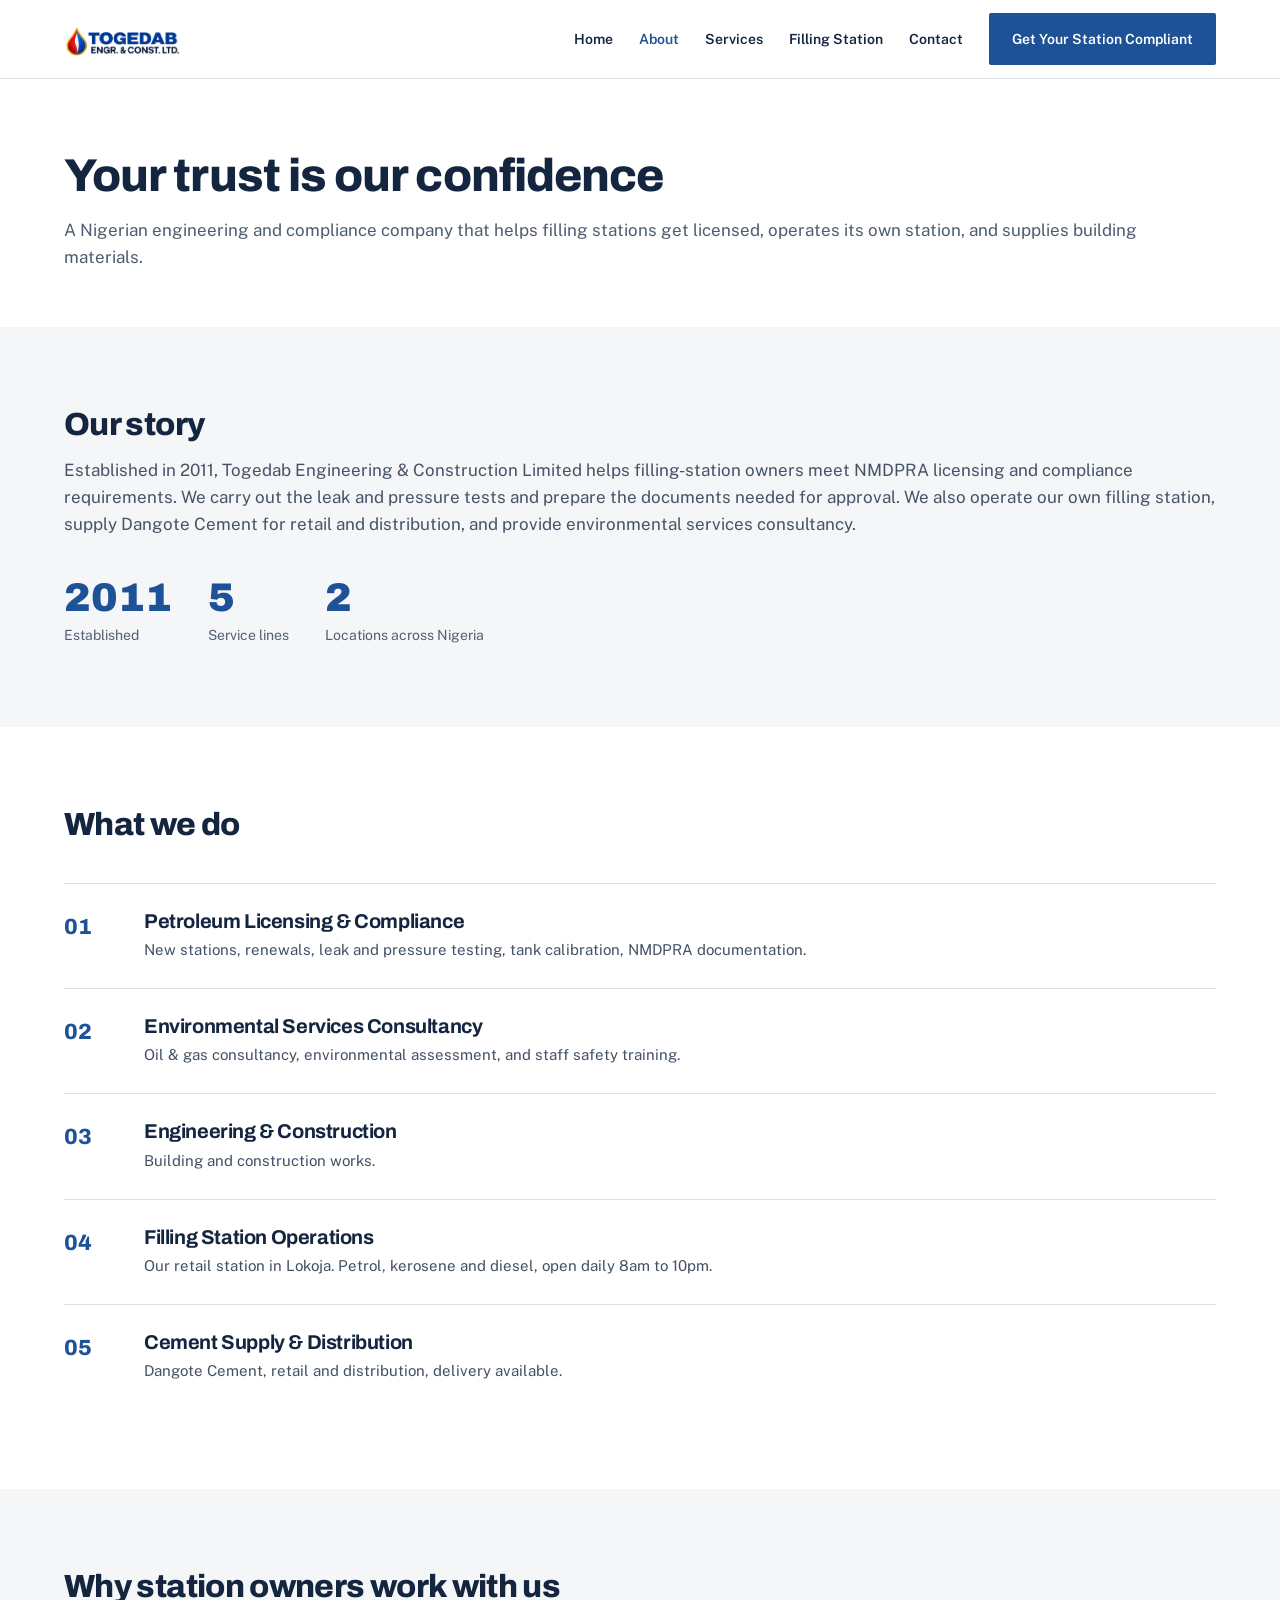
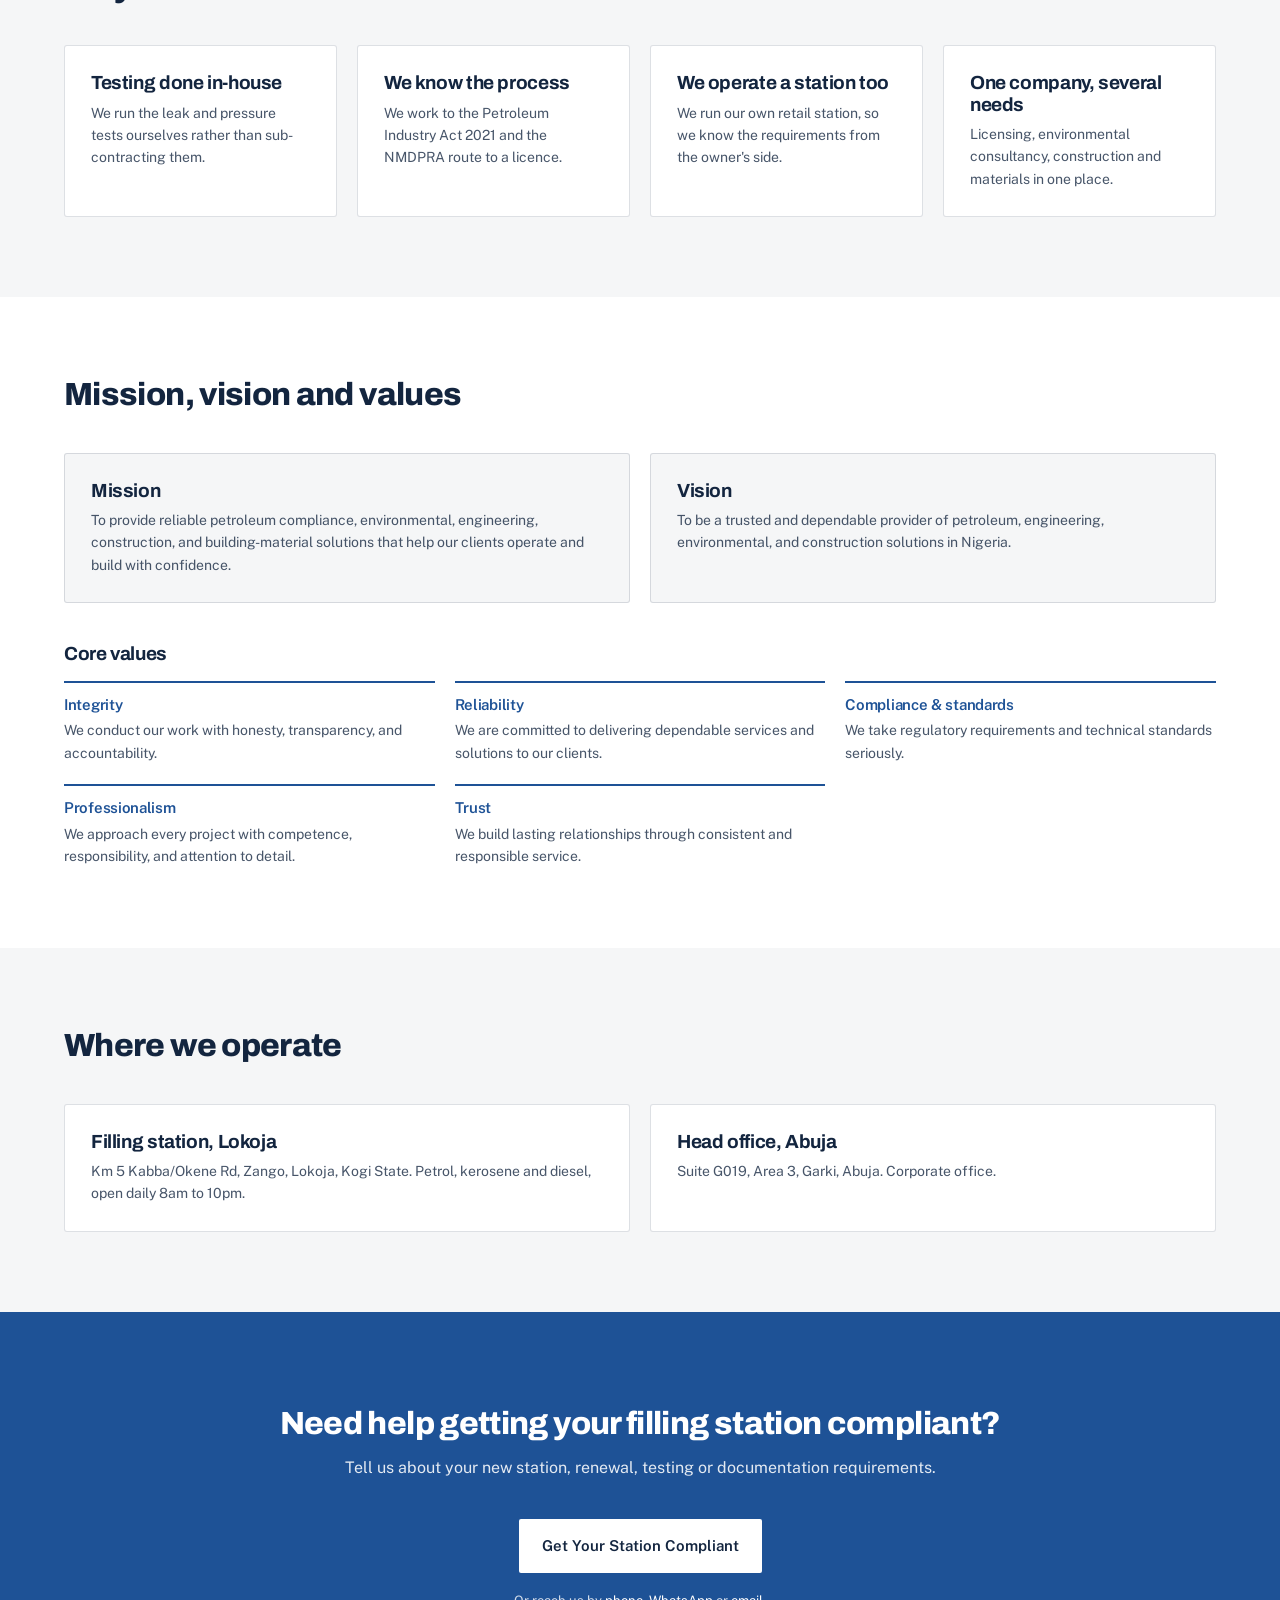
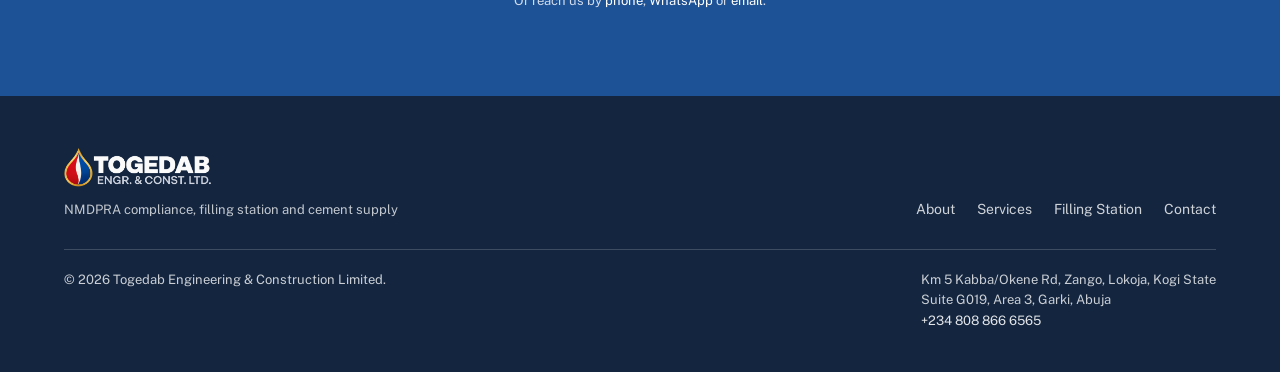
==== about.html @ 9b29d30e "Initial commit" ====
<!DOCTYPE html>
<html lang="en">
<head>
<meta charset="utf-8">
<meta name="viewport" content="width=device-width, initial-scale=1">
<title>About | Togedab Engineering &amp; Construction Limited</title>
<meta name="description" content="Established in 2011, Togedab Engineering &amp; Construction Limited helps filling-station owners meet NMDPRA licensing and compliance requirements, runs its own station in Lokoja, and supplies Dangote Cement.">
<link rel="icon" href="images/favicon.png">
<link rel="preconnect" href="https://fonts.googleapis.com">
<link rel="preconnect" href="https://fonts.gstatic.com" crossorigin>
<link href="https://fonts.googleapis.com/css2?family=Archivo:wght@700;800;900&family=Public+Sans:wght@400;600;700&display=swap" rel="stylesheet">
<link rel="stylesheet" href="style.css">
</head>
<body>
<a class="skip-link" href="#main">Skip to content</a>

<header class="site-header">
  <div class="wrap">
    <a class="brand" href="index.html" aria-label="Togedab home"><img src="images/logo.png" alt="Togedab Engineering &amp; Construction Company Ltd"></a>
    <button class="nav-toggle" type="button" aria-expanded="false" aria-controls="primary-nav" aria-label="Menu">
      <svg width="24" height="24" viewBox="0 0 24 24" fill="none" stroke="currentColor" stroke-width="1.8"><path d="M3 6h18M3 12h18M3 18h18"/></svg>
    </button>
    <nav class="nav" id="primary-nav">
      <a href="index.html">Home</a>
      <a href="about.html" aria-current="page">About</a>
      <a href="services.html">Services</a>
      <a href="filling-station.html">Filling Station</a>
      <a href="contact.html">Contact</a>
      <a class="btn btn--primary" href="contact.html">Get Your Station Compliant</a>
    </nav>
  </div>
</header>

<main id="main">

  <section class="page-head">
    <div class="wrap">
      <h1>Your trust is our confidence</h1>
      <p>A Nigerian engineering and compliance company that helps filling stations get licensed, operates its own station, and supplies building materials.</p>
    </div>
  </section>

  <section class="section section--paper">
    <div class="wrap">
      <div class="section-head">
        <h2>Our story</h2>
        <p>Established in 2011, Togedab Engineering &amp; Construction Limited helps filling-station owners meet NMDPRA licensing and compliance requirements. We carry out the leak and pressure tests and prepare the documents needed for approval. We also operate our own filling station, supply Dangote Cement for retail and distribution, and provide environmental services consultancy.</p>
      </div>
      <div class="stats">
        <div class="stat"><div class="n">2011</div><div class="l">Established</div></div>
        <div class="stat"><div class="n">5</div><div class="l">Service lines</div></div>
        <div class="stat"><div class="n">2</div><div class="l">Locations across Nigeria</div></div>
      </div>
    </div>
  </section>

  <section class="section section--white">
    <div class="wrap">
      <div class="section-head">
        <h2>What we do</h2>
      </div>
      <div class="svc-row"><div class="n">01</div><div><h3>Petroleum Licensing &amp; Compliance</h3><p>New stations, renewals, leak and pressure testing, tank calibration, NMDPRA documentation.</p></div></div>
      <div class="svc-row"><div class="n">02</div><div><h3>Environmental Services Consultancy</h3><p>Oil &amp; gas consultancy, environmental assessment, and staff safety training.</p></div></div>
      <div class="svc-row"><div class="n">03</div><div><h3>Engineering &amp; Construction</h3><p>Building and construction works.</p></div></div>
      <div class="svc-row"><div class="n">04</div><div><h3>Filling Station Operations</h3><p>Our retail station in Lokoja. Petrol, kerosene and diesel, open daily 8am to 10pm.</p></div></div>
      <div class="svc-row"><div class="n">05</div><div><h3>Cement Supply &amp; Distribution</h3><p>Dangote Cement, retail and distribution, delivery available.</p></div></div>
    </div>
  </section>

  <section class="section section--paper">
    <div class="wrap">
      <div class="section-head">
        <h2>Why station owners work with us</h2>
      </div>
      <div class="grid grid--4">
        <article class="card"><h3>Testing done in-house</h3><p>We run the leak and pressure tests ourselves rather than sub-contracting them.</p></article>
        <article class="card"><h3>We know the process</h3><p>We work to the Petroleum Industry Act 2021 and the NMDPRA route to a licence.</p></article>
        <article class="card"><h3>We operate a station too</h3><p>We run our own retail station, so we know the requirements from the owner's side.</p></article>
        <article class="card"><h3>One company, several needs</h3><p>Licensing, environmental consultancy, construction and materials in one place.</p></article>
      </div>
    </div>
  </section>

  <section class="section section--white">
    <div class="wrap">
      <div class="section-head">
        <h2>Mission, vision and values</h2>
      </div>
      <div class="grid grid--2">
        <article class="card">
          <h3>Mission</h3>
          <p>To provide reliable petroleum compliance, environmental, engineering, construction, and building-material solutions that help our clients operate and build with confidence.</p>
        </article>
        <article class="card">
          <h3>Vision</h3>
          <p>To be a trusted and dependable provider of petroleum, engineering, environmental, and construction solutions in Nigeria.</p>
        </article>
      </div>

      <h3 class="values-title">Core values</h3>
      <div class="values">
        <div class="value"><h4>Integrity</h4><p>We conduct our work with honesty, transparency, and accountability.</p></div>
        <div class="value"><h4>Reliability</h4><p>We are committed to delivering dependable services and solutions to our clients.</p></div>
        <div class="value"><h4>Compliance &amp; standards</h4><p>We take regulatory requirements and technical standards seriously.</p></div>
        <div class="value"><h4>Professionalism</h4><p>We approach every project with competence, responsibility, and attention to detail.</p></div>
        <div class="value"><h4>Trust</h4><p>We build lasting relationships through consistent and responsible service.</p></div>
      </div>
    </div>
  </section>

  <section class="section section--paper">
    <div class="wrap">
      <div class="section-head">
        <h2>Where we operate</h2>
      </div>
      <div class="grid grid--2">
        <article class="card">
          <h3>Filling station, Lokoja</h3>
          <p>Km 5 Kabba/Okene Rd, Zango, Lokoja, Kogi State. Petrol, kerosene and diesel, open daily 8am to 10pm.</p>
        </article>
        <article class="card">
          <h3>Head office, Abuja</h3>
          <p>Suite G019, Area 3, Garki, Abuja. Corporate office.</p>
        </article>
      </div>
    </div>
  </section>

  <section class="cta-band">
    <div class="wrap">
      <h2>Need help getting your filling station compliant?</h2>
      <p>Tell us about your new station, renewal, testing or documentation requirements.</p>
      <p><a class="btn btn--onDark" href="contact.html">Get Your Station Compliant</a></p>
      <p class="channels">
        Or reach us by <a href="tel:+2348088666565">phone</a>,
        <a href="https://wa.me/2347034444424">WhatsApp</a> or
        <a href="mailto:togedabtea@gmail.com">email</a>.
      </p>
    </div>
  </section>

</main>

<footer class="site-footer">
  <div class="wrap">
    <div class="top">
      <div>
        <img class="logo" src="images/logo-light.png" alt="Togedab Engineering &amp; Construction Company Ltd">
        <p class="tagline">NMDPRA compliance, filling station and cement supply</p>
      </div>
      <nav aria-label="Footer">
        <a href="about.html">About</a>
        <a href="services.html">Services</a>
        <a href="filling-station.html">Filling Station</a>
        <a href="contact.html">Contact</a>
      </nav>
    </div>
    <hr>
    <div class="bottom">
      <p>&copy; <span data-year>2026</span> Togedab Engineering &amp; Construction Limited.</p>
      <p>Km 5 Kabba/Okene Rd, Zango, Lokoja, Kogi State<br>Suite G019, Area 3, Garki, Abuja<br><a href="tel:+2348088666565">+234 808 866 6565</a></p>
    </div>
  </div>
</footer>

<div class="action-bar">
  <a class="icon-btn" href="tel:+2348088666565" aria-label="Call Togedab"><svg width="22" height="22" viewBox="0 0 24 24" fill="none" stroke="currentColor" stroke-width="1.7"><path d="M22 16.9v3a2 2 0 01-2.2 2 19.8 19.8 0 01-8.6-3.1 19.5 19.5 0 01-6-6 19.8 19.8 0 01-3.1-8.7A2 2 0 014.1 2h3a2 2 0 012 1.7c.1.9.3 1.8.6 2.6a2 2 0 01-.5 2.1L8 9.6a16 16 0 006 6l1.2-1.2a2 2 0 012.1-.5c.8.3 1.7.5 2.6.6a2 2 0 011.7 2z"/></svg></a>
  <a class="icon-btn" href="https://wa.me/2347034444424" aria-label="Message Togedab on WhatsApp"><svg width="22" height="22" viewBox="0 0 24 24" fill="none" stroke="#1FA855" stroke-width="1.7"><path d="M21 11.5a8.5 8.5 0 01-12.5 7.5L3 21l2-5.5A8.5 8.5 0 1121 11.5z"/></svg></a>
  <a class="btn btn--primary" href="contact.html">Get Your Station Compliant</a>
</div>

<script src="main.js"></script>
</body>
</html>
---- style.css ----
/* Togedab Engineering & Construction Limited */

:root {
  /* Colour */
  --ink:        #13253F;   /* deep navy: body text, dark sections */
  --primary:    #1E5296;   /* logo blue: buttons, links, accents */
  --primary-2:  #2E68B4;   /* hover / lighter royal */
  --white:      #FFFFFF;
  --paper:      #F5F6F7;   /* light grey section background */
  --flame:      #C43B2C;   /* logo red: logo only, never UI */
  --line:       rgba(19, 37, 63, 0.14);
  --line-dark:  rgba(255, 255, 255, 0.18);

  /* Type */
  --display: "Archivo", "Segoe UI", system-ui, sans-serif;
  --body:    "Public Sans", "Segoe UI", system-ui, sans-serif;

  /* Space */
  --gutter: 64px;
  --section-y: 80px;
  --radius: 3px;
  --maxw: 1312px;
}

/* ---------- Reset ---------- */
*, *::before, *::after { box-sizing: border-box; }
html { -webkit-text-size-adjust: 100%; scroll-behavior: smooth; }
body {
  margin: 0;
  font-family: var(--body);
  font-size: 16px;
  line-height: 1.6;
  color: var(--ink);
  background: var(--white);
  -webkit-font-smoothing: antialiased;
}
img { max-width: 100%; display: block; }
a { color: var(--primary); text-decoration: none; }
a:hover { text-decoration: underline; }
h1, h2, h3, h4 { font-family: var(--display); margin: 0; line-height: 1.12; letter-spacing: -0.02em; }
p { margin: 0; }
ul { margin: 0; padding: 0; list-style: none; }

/* Accessible focus: visible on both light and dark backgrounds */
:focus-visible {
  outline: 3px solid var(--primary-2);
  outline-offset: 2px;
  border-radius: 2px;
}
.section--dark :focus-visible,
.site-footer :focus-visible { outline-color: #9CC3F0; }

.skip-link {
  position: absolute; left: -9999px; top: 0;
  background: var(--primary); color: #fff; padding: 12px 18px; z-index: 200;
}
.skip-link:focus { left: 8px; top: 8px; }

/* ---------- Layout ---------- */
.wrap { max-width: var(--maxw); margin: 0 auto; padding: 0 var(--gutter); }
.section { padding: var(--section-y) 0; }
.section--paper { background: var(--paper); }
.section--white { background: var(--white); }
.section--dark { background: var(--ink); color: var(--white); }
.section--primary { background: var(--primary); color: var(--white); }

.section-head { margin-bottom: 40px; }
.eyebrow {
  font-family: var(--body);
  font-size: 13px;
  font-weight: 600;
  color: var(--primary);
  margin-bottom: 10px;
}
.section--dark .eyebrow, .section--primary .eyebrow { color: rgba(255,255,255,.8); }
.section-head h2 { font-size: clamp(26px, 3.2vw, 32px); font-weight: 800; }
.section-head p { margin-top: 14px; color: rgba(19,37,63,.78); font-size: 17px; }
.section--dark .section-head p, .section--primary .section-head p { color: rgba(255,255,255,.85); }

/* ---------- Header ---------- */
.site-header {
  position: sticky; top: 0; z-index: 100;
  background: var(--white);
  border-bottom: 1px solid var(--line);
}
.site-header .wrap {
  display: flex; align-items: center; justify-content: space-between;
  min-height: 78px; gap: 24px;
}
.brand { display: inline-flex; align-items: center; }
.brand img { height: 34px; width: auto; }
.nav { display: flex; align-items: center; gap: 26px; }
.nav a { color: var(--ink); font-size: 14px; font-weight: 600; text-decoration: none; }
.nav a:hover { color: var(--primary); text-decoration: none; }
.nav a[aria-current="page"] { color: var(--primary); }
.nav a.btn--primary, .nav a.btn--primary:hover { color: #fff; }

.nav-toggle {
  display: none; background: none; border: 0; padding: 8px; cursor: pointer;
  color: var(--ink);
}

/* ---------- Buttons ---------- */
.btn {
  display: inline-flex; align-items: center; justify-content: center;
  padding: 14px 22px; border-radius: 2px;
  font-family: var(--body); font-size: 15px; font-weight: 600;
  border: 1px solid transparent; cursor: pointer; text-decoration: none;
  transition: background-color .18s ease, color .18s ease, border-color .18s ease;
}
.btn:hover { text-decoration: none; }
.btn--primary { background: var(--primary); color: #fff; }
.btn--primary:hover { background: var(--primary-2); }
.btn--ghost { background: transparent; color: var(--ink); border-color: var(--ink); }
.btn--ghost:hover { background: var(--ink); color: #fff; }
.btn--onDark { background: #fff; color: var(--ink); }
.btn--onDark:hover { background: var(--paper); }
.btn--block { width: 100%; }

/* ---------- Hero ---------- */
.hero { background: var(--white); padding: 72px 0; }
.hero .wrap { display: grid; grid-template-columns: 1fr 1fr; gap: 56px; align-items: center; }
.hero h1 { font-size: clamp(34px, 5vw, 56px); font-weight: 800; letter-spacing: -0.03em; }
.hero h1 .accent { color: var(--primary); }
.hero p.lede { margin-top: 20px; color: rgba(19,37,63,.75); font-size: 17px; }
.hero-actions { display: flex; flex-wrap: wrap; gap: 12px; margin-top: 26px; }
.hero-meta { margin-top: 22px; font-size: 13px; color: rgba(19,37,63,.62); }
.hero-photo { border-radius: 4px; overflow: hidden; }
.hero-photo img { width: 100%; height: 500px; object-fit: cover; }

/* ---------- Capability strip ---------- */
.capabilities { background: var(--paper); border-block: 1px solid var(--line); }
.capabilities .wrap {
  display: flex; flex-wrap: wrap; align-items: center; justify-content: space-between;
  gap: 16px 28px; padding-block: 22px;
}
.capabilities .label { font-size: 13px; font-weight: 600; color: var(--primary); }
.capabilities ul { display: flex; flex-wrap: wrap; gap: 14px 26px; }
.capabilities li { font-size: 13px; color: rgba(19,37,63,.72); }

/* ---------- Card grids ---------- */
.grid { display: grid; gap: 20px; }
.grid--4 { grid-template-columns: repeat(4, 1fr); }
.grid--3 { grid-template-columns: repeat(3, 1fr); }
.grid--2 { grid-template-columns: repeat(2, 1fr); }

.card {
  background: var(--paper);
  border: 1px solid var(--line);
  border-radius: var(--radius);
  padding: 26px;
}
.section--paper .card { background: var(--white); }
.card .icon { color: var(--primary); margin-bottom: 14px; }
.card h3 { font-size: 19px; font-weight: 700; margin-bottom: 8px; }
.card p { font-size: 14px; color: rgba(19,37,63,.78); }

/* ---------- Process ---------- */
.process { display: grid; grid-template-columns: 1fr auto 1fr auto 1fr; align-items: stretch; gap: 0; }
.step {
  background: var(--white); border: 1px solid var(--line); border-radius: var(--radius);
  padding: 28px; display: flex; flex-direction: column;
}
.step .num { font-family: var(--display); font-size: 40px; font-weight: 900; color: var(--primary); line-height: 1; }
.step h3 { font-size: 21px; font-weight: 700; margin: 14px 0 10px; }
.step p { font-size: 14px; color: rgba(19,37,63,.8); }
.step .tags { display: flex; flex-wrap: wrap; gap: 8px; margin-top: auto; padding-top: 18px; border-top: 1px solid var(--line); }
.step .tags span {
  font-size: 12px; padding: 6px 10px; border: 1px solid var(--line);
  border-radius: 3px; color: rgba(19,37,63,.8);
}
.arrow { display: flex; align-items: center; justify-content: center; width: 56px; color: var(--primary); }

/* ---------- Split sections ---------- */
.split {
  display: grid; grid-template-columns: 1fr 1fr; align-items: center;
  padding: 88px max(var(--gutter), calc((100% - var(--maxw)) / 2 + var(--gutter))) 64px;
  border-top: 1px solid var(--line);
}
.split + .split { background: var(--paper); }
.split__media { height: 260px; border-radius: var(--radius); overflow: hidden; background: var(--paper); }
.split__media img { width: 100%; height: 100%; object-fit: cover; }
.split__copy { padding: 0 0 0 48px; display: flex; flex-direction: column; justify-content: center; gap: 14px; }
.split__copy:first-child { padding: 0 48px 0 0; }
.split__copy h2 { font-size: clamp(22px, 2.6vw, 26px); font-weight: 700; }
.split__copy p { color: rgba(19,37,63,.82); }
.split__copy .meta { font-size: 14px; color: rgba(19,37,63,.7); }
.split__copy .btn { align-self: flex-start; }

/* ---------- Why / points ---------- */
.points { display: grid; grid-template-columns: repeat(4, 1fr); gap: 28px; }
.point .rule { width: 30px; height: 3px; background: var(--primary); border-radius: 2px; margin-bottom: 12px; }
.point h3 { font-size: 17px; font-weight: 700; margin-bottom: 8px; }
.point p { font-size: 14px; color: rgba(19,37,63,.78); }

/* ---------- Gallery ---------- */
.gallery { display: grid; grid-template-columns: repeat(3, 1fr); gap: 20px; }
.shot img { width: 100%; height: 260px; object-fit: cover; border-radius: var(--radius); }
.shot figcaption { margin-top: 8px; font-size: 14px; color: rgba(19,37,63,.75); }
.shot { margin: 0; }

/* ---------- CTA band ---------- */
.cta-band { background: var(--primary); color: #fff; text-align: center; padding: 84px 0; }
.cta-band h2 { font-size: clamp(24px, 3vw, 32px); font-weight: 800; margin: 10px auto 0; }
.cta-band p { margin: 14px auto 0; color: rgba(255,255,255,.88); }
.cta-band .btn { margin-top: 24px; }
.cta-band .channels { margin-top: 18px; font-size: 13px; color: rgba(255,255,255,.8); }
.cta-band .channels a { color: #fff; }

/* ---------- Footer ---------- */
.site-footer { background: var(--ink); color: #fff; padding: 52px 0 40px; }
.site-footer .top { display: flex; justify-content: space-between; align-items: flex-end; gap: 24px; flex-wrap: wrap; }
.site-footer img.logo { height: 44px; width: auto; }
.site-footer .tagline { margin-top: 8px; font-size: 13px; color: rgba(255,255,255,.75); }
.site-footer nav { display: flex; gap: 22px; flex-wrap: wrap; }
.site-footer nav a { color: rgba(255,255,255,.8); font-size: 14px; }
.site-footer nav a:hover { color: #fff; }
.site-footer hr { border: 0; border-top: 1px solid var(--line-dark); margin: 28px 0 20px; }
.site-footer .bottom { display: flex; justify-content: space-between; gap: 18px; flex-wrap: wrap; font-size: 13px; color: rgba(255,255,255,.78); }
.site-footer .bottom a { color: rgba(255,255,255,.88); }

/* ---------- Contact ---------- */
.contact-grid { display: grid; grid-template-columns: 1.4fr 1fr; gap: 40px; align-items: start; }
.form-card { background: var(--white); border: 1px solid var(--line); border-radius: var(--radius); padding: 40px; }
.form-card h2 { font-size: 22px; font-weight: 700; margin-bottom: 8px; }
.field { display: flex; flex-direction: column; gap: 6px; margin-top: 18px; }
.field label { font-size: 14px; font-weight: 600; }
.field input, .field select, .field textarea {
  font-family: var(--body); font-size: 16px; color: var(--ink);
  padding: 13px 14px; border: 1px solid var(--line); border-radius: 2px;
  background: var(--paper); width: 100%;
}
.field textarea { min-height: 130px; resize: vertical; }
.field input::placeholder, .field textarea::placeholder { color: rgba(19,37,63,.55); }
.field-row { display: grid; grid-template-columns: 1fr 1fr; gap: 16px; }
.form-note { margin-top: 14px; font-size: 13px; color: rgba(19,37,63,.7); }
.form-status { margin-top: 14px; font-size: 14px; padding: 12px 14px; border-radius: 2px; display: none; }
.form-status.is-ok { display: block; background: #E8F1E9; color: #1F5130; border: 1px solid #A9CBB2; }
.form-status.is-err { display: block; background: #FBEAE8; color: #8A2318; border: 1px solid #E2AFA8; }

.channels-list { display: grid; gap: 12px; }
.channel {
  display: flex; gap: 14px; align-items: center;
  background: var(--white); border: 1px solid var(--line); border-radius: 2px;
  padding: 16px 18px; text-decoration: none; color: inherit;
}
.channel:hover { border-color: var(--primary); text-decoration: none; }
.channel .ico { color: var(--primary); flex: none; }
.channel .k { font-size: 13px; font-weight: 600; color: var(--primary); }
.channel .v { font-size: 16px; }
.map-embed { margin-top: 16px; border: 1px solid var(--line); border-radius: var(--radius); overflow: hidden; }
.map-embed iframe { display: block; width: 100%; height: 260px; border: 0; }

/* ---------- Page header ---------- */
.page-head { background: var(--white); padding: 72px 0 56px; }
.page-head h1 { font-size: clamp(30px, 4.4vw, 46px); font-weight: 800; }
.page-head p { margin-top: 14px; color: rgba(19,37,63,.75); font-size: 17px; }

/* ---------- Services list ---------- */
.svc-row { display: grid; grid-template-columns: 56px 1fr; gap: 24px; padding: 26px 0; border-top: 1px solid var(--line); }
.svc-row:first-child { border-top: 0; }
.svc-row .n { font-family: var(--display); font-size: 22px; font-weight: 800; color: var(--primary); }
.svc-row h3 { font-size: 20px; font-weight: 700; margin-bottom: 6px; }
.svc-row p { font-size: 15px; color: rgba(19,37,63,.8); }
.svc-row .more { display: inline-block; margin-top: 10px; font-size: 14px; font-weight: 600; }

/* ---------- Detail strip ---------- */
.detail-strip { display: grid; grid-template-columns: repeat(4, 1fr); }
.detail-strip .d { padding: 0 32px; border-left: 1px solid var(--line); }
.detail-strip .d:first-child { padding-left: 0; border-left: 0; }
.detail-strip .k { font-size: 13px; font-weight: 600; color: var(--primary); margin-bottom: 6px; }
.detail-strip .v { font-size: 16px; }

/* ---------- Stats ---------- */
.stats { display: flex; flex-wrap: wrap; gap: 36px; margin-top: 26px; }
.stat .n { font-family: var(--display); font-size: 40px; font-weight: 900; color: var(--primary); line-height: 1; }
.stat .l { font-size: 14px; color: rgba(19,37,63,.72); margin-top: 6px; }

/* ---------- Values ---------- */
.values { display: grid; grid-template-columns: repeat(3, 1fr); gap: 20px; margin-top: 8px; }
.value { border-top: 2px solid var(--primary); padding-top: 14px; }
.value h4 { font-size: 15px; font-weight: 600; color: var(--primary); font-family: var(--body); margin-bottom: 6px; }
.value p { font-size: 14px; color: rgba(19,37,63,.78); }
.values-title { font-size: 19px; font-weight: 700; margin: 40px 0 16px; }

/* ---------- Mobile action bar ---------- */
.action-bar {
  display: none;
  position: fixed; left: 0; right: 0; bottom: 0; z-index: 90;
  background: var(--white); border-top: 1px solid var(--line);
  padding: 12px 16px calc(12px + env(safe-area-inset-bottom, 0px));
  gap: 10px;
}
.action-bar .icon-btn {
  display: inline-flex; align-items: center; justify-content: center;
  width: 52px; height: 48px; border: 1px solid var(--line); border-radius: 2px;
  color: var(--primary); flex: none;
}
.action-bar .btn { flex: 1; }

/* ==========================================================================
   Responsive
   ========================================================================== */
@media (max-width: 1080px) {
  :root { --gutter: 40px; }
  .grid--4 { grid-template-columns: repeat(2, 1fr); }
  .points { grid-template-columns: repeat(2, 1fr); }
  .gallery { grid-template-columns: repeat(2, 1fr); }
  .contact-grid { grid-template-columns: 1fr; }
  .process { grid-template-columns: 1fr; gap: 16px; }
  .arrow { width: auto; height: 34px; transform: rotate(90deg); }
}

@media (max-width: 860px) {
  .hero .wrap { grid-template-columns: 1fr; gap: 32px; }
  .hero-photo img { height: 300px; }
  .split { grid-template-columns: 1fr; }
  .split { padding: 48px var(--gutter); gap: 24px; }
  .split__media { height: 220px; }
  .split__copy, .split__copy:first-child { padding: 0; }
  .grid--3, .grid--2 { grid-template-columns: 1fr; }
  .detail-strip { grid-template-columns: 1fr 1fr; gap: 20px 0; }
  .detail-strip .d { padding: 0 20px; }
  .detail-strip .d:nth-child(odd) { padding-left: 0; border-left: 0; }
  .values { grid-template-columns: 1fr; }
}

@media (max-width: 720px) {
  :root { --gutter: 20px; --section-y: 48px; }
  body { padding-bottom: 76px; }           /* clear the sticky action bar */
  .site-header .wrap { min-height: 58px; }
  .brand img { height: 30px; }

  .nav {
    position: fixed; inset: 58px 0 auto 0;
    flex-direction: column; align-items: stretch; gap: 0;
    background: var(--white); border-bottom: 1px solid var(--line);
    padding: 8px 20px 16px;
    display: none;
  }
  .nav.is-open { display: flex; }
  .nav a { padding: 14px 0; border-bottom: 1px solid var(--line); font-size: 16px; }
  .nav .btn { margin-top: 12px; }
  .nav-toggle { display: inline-flex; }

  .grid--4, .points { grid-template-columns: 1fr; }
  .gallery { grid-template-columns: 1fr 1fr; gap: 12px; }
  .shot img { height: 140px; }
  .shot figcaption { font-size: 12px; }
  .field-row { grid-template-columns: 1fr; }
  .form-card { padding: 24px; }
  .action-bar { display: flex; }
  .hero-actions .btn { width: 100%; }
  .stats { gap: 24px; }
  .stat .n { font-size: 32px; }
}

@media (prefers-reduced-motion: reduce) {
  html { scroll-behavior: auto; }
  * { transition-duration: 0.01ms !important; animation-duration: 0.01ms !important; }
}

@media print {
  .site-header, .action-bar, .cta-band { display: none; }
}
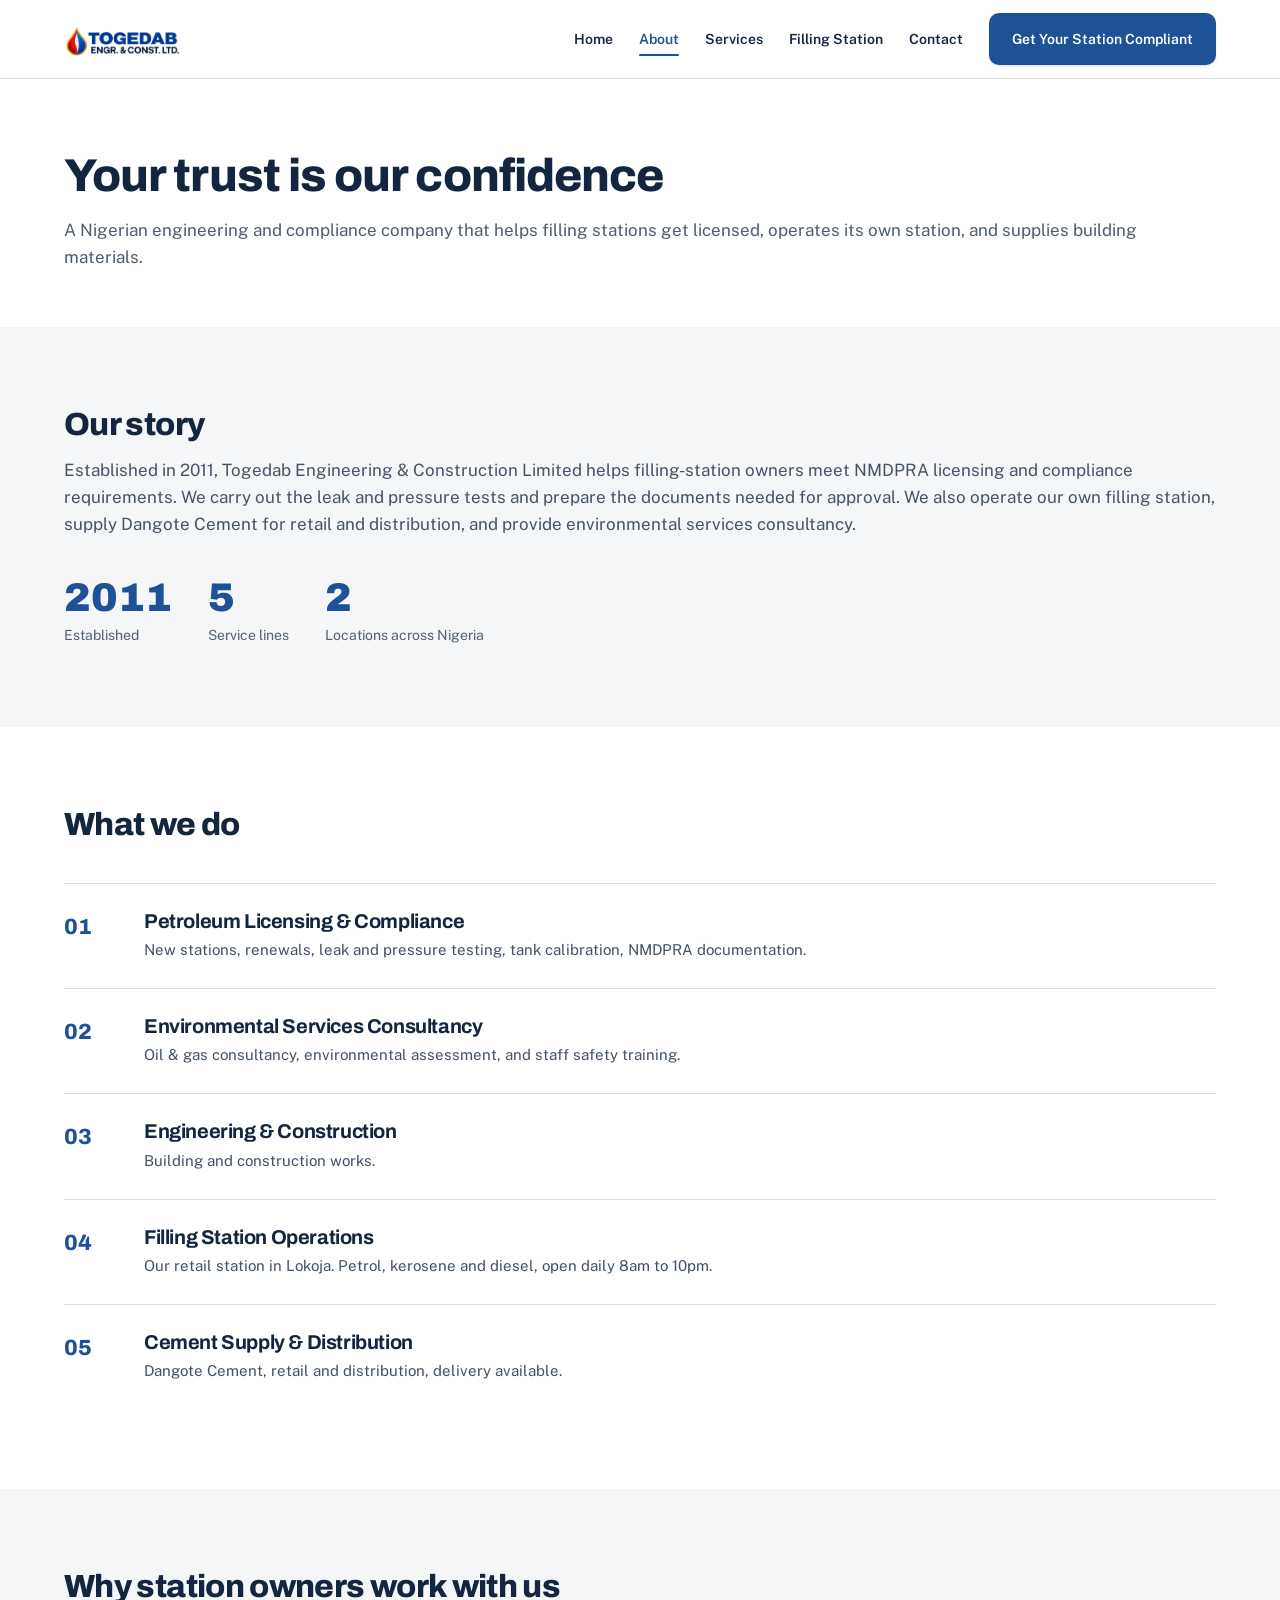
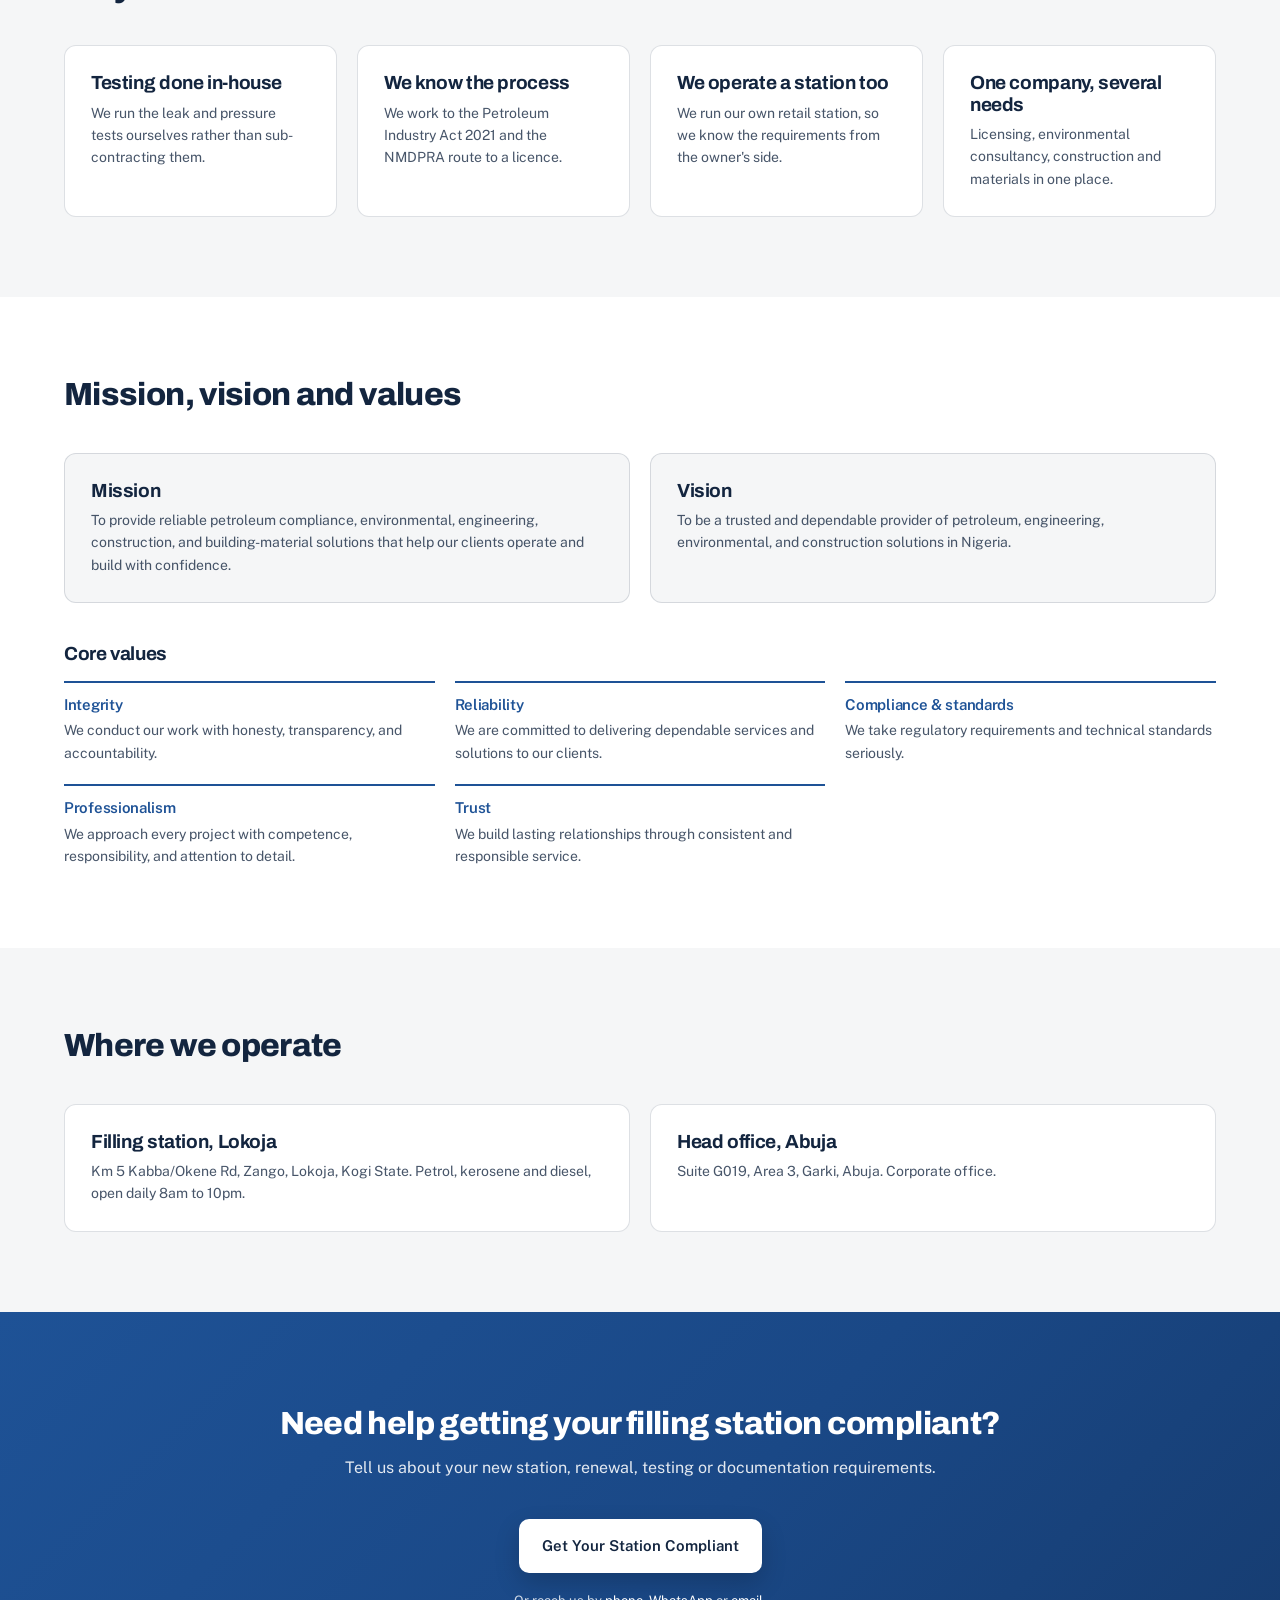
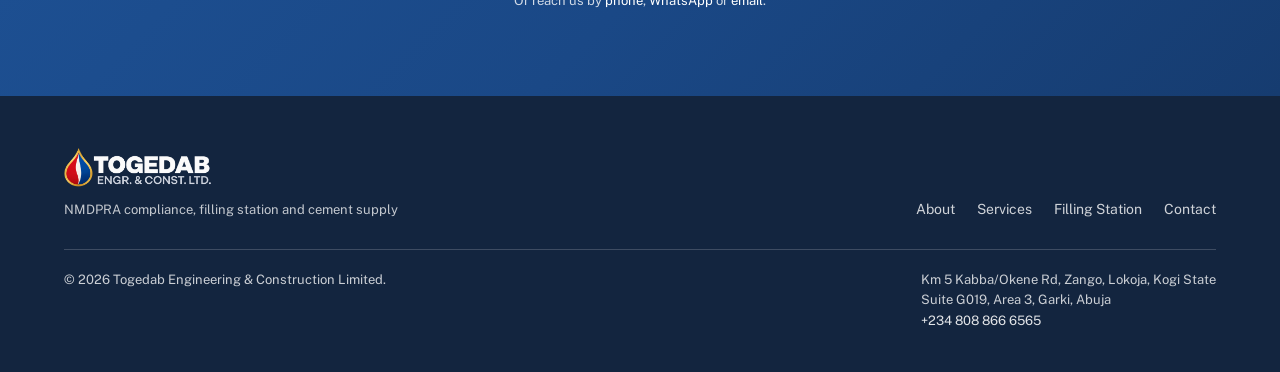
==== commit 63db3605: "Add finishing touches across all screen sizes Rounded cards and photos, hover lift, header shadow on" ====
--- a/about.html
+++ b/about.html
@@ -6,6 +6,8 @@
 <title>About | Togedab Engineering &amp; Construction Limited</title>
 <meta name="description" content="Established in 2011, Togedab Engineering &amp; Construction Limited helps filling-station owners meet NMDPRA licensing and compliance requirements, runs its own station in Lokoja, and supplies Dangote Cement.">
 <link rel="icon" href="images/favicon.png">
+<link rel="apple-touch-icon" href="images/favicon.png">
+<meta name="theme-color" content="#FFFFFF">
 <link rel="preconnect" href="https://fonts.googleapis.com">
 <link rel="preconnect" href="https://fonts.gstatic.com" crossorigin>
 <link href="https://fonts.googleapis.com/css2?family=Archivo:wght@700;800;900&family=Public+Sans:wght@400;600;700&display=swap" rel="stylesheet">
@@ -166,7 +168,7 @@
 <div class="action-bar">
   <a class="icon-btn" href="tel:+2348088666565" aria-label="Call Togedab"><svg width="22" height="22" viewBox="0 0 24 24" fill="none" stroke="currentColor" stroke-width="1.7"><path d="M22 16.9v3a2 2 0 01-2.2 2 19.8 19.8 0 01-8.6-3.1 19.5 19.5 0 01-6-6 19.8 19.8 0 01-3.1-8.7A2 2 0 014.1 2h3a2 2 0 012 1.7c.1.9.3 1.8.6 2.6a2 2 0 01-.5 2.1L8 9.6a16 16 0 006 6l1.2-1.2a2 2 0 012.1-.5c.8.3 1.7.5 2.6.6a2 2 0 011.7 2z"/></svg></a>
   <a class="icon-btn" href="https://wa.me/2347034444424" aria-label="Message Togedab on WhatsApp"><svg width="22" height="22" viewBox="0 0 24 24" fill="none" stroke="#1FA855" stroke-width="1.7"><path d="M21 11.5a8.5 8.5 0 01-12.5 7.5L3 21l2-5.5A8.5 8.5 0 1121 11.5z"/></svg></a>
-  <a class="btn btn--primary" href="contact.html">Get Your Station Compliant</a>
+  <a class="btn btn--primary" href="contact.html">Get <span class="xs-hide">Your Station </span>Compliant</a>
 </div>
 
 <script src="main.js"></script>
--- a/style.css
+++ b/style.css
@@ -39,7 +39,7 @@
 a:hover { text-decoration: underline; }
 h1, h2, h3, h4 { font-family: var(--display); margin: 0; line-height: 1.12; letter-spacing: -0.02em; }
 p { margin: 0; }
-ul { margin: 0; padding: 0; list-style: none; }
+ul, ol { margin: 0; padding: 0; list-style: none; }
 
 /* Accessible focus: visible on both light and dark backgrounds */
 :focus-visible {
@@ -299,60 +299,409 @@
 .action-bar .btn { flex: 1; }
 
 /* ==========================================================================
+   Finish (all screens)
+   ========================================================================== */
+:root {
+  --radius: 12px;
+  --shadow: 0 1px 2px rgba(19, 37, 63, .05), 0 6px 20px rgba(19, 37, 63, .07);
+  --shadow-lg: 0 2px 4px rgba(19, 37, 63, .04), 0 18px 40px rgba(19, 37, 63, .12);
+  --tint: rgba(30, 82, 150, .08);
+  --ease: cubic-bezier(.2, .7, .2, 1);
+}
+::selection { background: rgba(30, 82, 150, .18); }
+
+/* Header: frosted, gains a shadow once the page scrolls */
+.site-header {
+  background: rgba(255, 255, 255, .92);
+  -webkit-backdrop-filter: saturate(180%) blur(12px); backdrop-filter: saturate(180%) blur(12px);
+  transition: box-shadow .25s ease, border-color .25s ease;
+}
+.site-header.is-scrolled { box-shadow: 0 6px 24px rgba(19, 37, 63, .08); border-bottom-color: transparent; }
+
+/* Buttons */
+.btn {
+  border-radius: 10px;
+  transition: background-color .2s ease, color .2s ease, border-color .2s ease,
+              box-shadow .2s ease, transform .2s var(--ease);
+}
+.btn--primary { box-shadow: 0 1px 2px rgba(30, 82, 150, .2); }
+.btn--primary:hover { box-shadow: 0 10px 22px rgba(30, 82, 150, .28); transform: translateY(-1px); }
+.btn--ghost:hover, .btn--onDark:hover { transform: translateY(-1px); }
+.btn:active { transform: translateY(0); }
+
+/* Icons sit in a soft badge */
+.card .icon, .channel .ico {
+  width: 44px; height: 44px; border-radius: 12px; background: var(--tint);
+  display: flex; align-items: center; justify-content: center;
+}
+.card .icon { margin-bottom: 18px; }
+.step .tags span { border-radius: 999px; padding: 6px 12px; }
+
+/* Cards lift on hover */
+.card, .step, .channel, .form-card, .map-embed { border-radius: var(--radius); }
+.card, .step, .channel {
+  transition: transform .3s var(--ease), box-shadow .3s var(--ease), border-color .3s ease;
+}
+@media (hover: hover) {
+  .card:hover, .channel:hover { transform: translateY(-4px); box-shadow: var(--shadow-lg); border-color: transparent; }
+  .step:hover { box-shadow: var(--shadow-lg); border-color: transparent; }
+  .svc-row .more:hover { text-decoration: none; }
+}
+.svc-row .more::after { content: " \2192"; display: inline-block; transition: transform .2s var(--ease); }
+.svc-row .more:hover::after { transform: translateX(3px); }
+
+/* Photos */
+.hero-photo { border-radius: 16px; box-shadow: var(--shadow-lg); }
+.shot { border-radius: var(--radius); }
+.shot img { transition: transform .4s var(--ease), box-shadow .4s var(--ease); }
+.split__media img { transition: transform .6s var(--ease); }
+.shot > img { box-shadow: var(--shadow); }
+@media (hover: hover) {
+  .shot:hover img { transform: translateY(-4px); box-shadow: var(--shadow-lg); }
+  .split__media:hover img { transform: scale(1.04); }
+}
+.split__media { overflow: hidden; }
+.shot figcaption { padding-inline: 2px; }
+
+/* CTA band */
+.cta-band { background: linear-gradient(135deg, #1E5296 0%, #1A4886 55%, #163C70 100%); }
+.cta-band .btn--onDark { box-shadow: 0 10px 24px rgba(0, 0, 0, .18); }
+
+/* Form */
+.field input, .field select, .field textarea {
+  border-radius: 10px; transition: border-color .2s ease, box-shadow .2s ease, background-color .2s ease;
+}
+.field input:focus, .field select:focus, .field textarea:focus {
+  outline: none; border-color: var(--primary); background: var(--white); box-shadow: 0 0 0 4px var(--tint);
+}
+.form-status { border-radius: 10px; }
+.channel .ico { flex: none; }
+
+/* Desktop navigation underline */
+@media (min-width: 961px) {
+  .nav a:not(.btn) { position: relative; padding: 6px 0; }
+  .nav a:not(.btn)::after {
+    content: ""; position: absolute; left: 0; right: 0; bottom: 0; height: 2px; border-radius: 2px;
+    background: var(--primary); transform: scaleX(0); transform-origin: left;
+    transition: transform .25s var(--ease);
+  }
+  .nav a:not(.btn):hover::after, .nav a[aria-current="page"]::after { transform: scaleX(1); }
+}
+
+/* Content fades up as it scrolls into view (only when JS is running) */
+.js .reveal { opacity: 0; transform: translateY(18px); transition: opacity .7s var(--ease), transform .7s var(--ease); }
+.js .reveal.is-in { opacity: 1; transform: none; }
+
+/* ==========================================================================
    Responsive
    ========================================================================== */
+/* Tablet landscape and small laptops */
 @media (max-width: 1080px) {
-  :root { --gutter: 40px; }
+  :root { --gutter: 40px; --section-y: 64px; }
   .grid--4 { grid-template-columns: repeat(2, 1fr); }
-  .points { grid-template-columns: repeat(2, 1fr); }
+  .points { grid-template-columns: repeat(2, 1fr); gap: 28px 32px; }
   .gallery { grid-template-columns: repeat(2, 1fr); }
   .contact-grid { grid-template-columns: 1fr; }
-  .process { grid-template-columns: 1fr; gap: 16px; }
-  .arrow { width: auto; height: 34px; transform: rotate(90deg); }
+  .process { grid-template-columns: 1fr; gap: 12px; }
+  .arrow { width: auto; height: 28px; transform: rotate(90deg); }
+  .step .tags { margin-top: 18px; }
+  .hero .wrap { gap: 40px; }
+  .hero-photo img { height: 420px; }
+  .split__copy { padding-left: 32px; }
+  .split__copy:first-child { padding-right: 32px; }
+}
+
+/* Tablet portrait: menu collapses behind the toggle */
+@media (max-width: 960px) {
+  .site-header .wrap { min-height: 64px; }
+  .nav {
+    position: fixed; inset: 64px 0 auto 0;
+    flex-direction: column; align-items: stretch; gap: 0;
+    background: var(--white); border-bottom: 1px solid var(--line);
+    box-shadow: 0 12px 24px rgba(19, 37, 63, .08);
+    padding: 8px var(--gutter) 20px;
+    max-height: calc(100vh - 64px); overflow-y: auto;
+    display: none;
+  }
+  .nav.is-open { display: flex; }
+  .nav a { padding: 15px 0; border-bottom: 1px solid var(--line); font-size: 16px; }
+  .nav .btn { margin-top: 16px; border-bottom: 0; }
+  .nav-toggle { display: inline-flex; margin-right: -8px; }
 }
 
 @media (max-width: 860px) {
+  .hero { padding: 48px 0 56px; }
   .hero .wrap { grid-template-columns: 1fr; gap: 32px; }
-  .hero-photo img { height: 300px; }
-  .split { grid-template-columns: 1fr; }
-  .split { padding: 48px var(--gutter); gap: 24px; }
-  .split__media { height: 220px; }
+  .hero-photo img { height: 380px; }
+  .page-head { padding: 48px 0 40px; }
+  .split { grid-template-columns: 1fr; padding: 56px var(--gutter); gap: 28px; }
+  .split__media { order: -1; height: 320px; }
   .split__copy, .split__copy:first-child { padding: 0; }
-  .grid--3, .grid--2 { grid-template-columns: 1fr; }
-  .detail-strip { grid-template-columns: 1fr 1fr; gap: 20px 0; }
-  .detail-strip .d { padding: 0 20px; }
+  .grid--3, .grid--2 { grid-template-columns: 1fr 1fr; }
+  .detail-strip { grid-template-columns: 1fr 1fr; gap: 24px 0; }
+  .detail-strip .d { padding: 0 24px; }
   .detail-strip .d:nth-child(odd) { padding-left: 0; border-left: 0; }
-  .values { grid-template-columns: 1fr; }
-}
-
+  .values { grid-template-columns: 1fr 1fr; gap: 24px; }
+  .cta-band { padding: 64px 0; }
+}
+
+/* Phones */
 @media (max-width: 720px) {
-  :root { --gutter: 20px; --section-y: 48px; }
+  :root { --gutter: 20px; --section-y: 52px; }
   body { padding-bottom: 76px; }           /* clear the sticky action bar */
   .site-header .wrap { min-height: 58px; }
   .brand img { height: 30px; }
-
-  .nav {
-    position: fixed; inset: 58px 0 auto 0;
-    flex-direction: column; align-items: stretch; gap: 0;
-    background: var(--white); border-bottom: 1px solid var(--line);
-    padding: 8px 20px 16px;
-    display: none;
-  }
-  .nav.is-open { display: flex; }
-  .nav a { padding: 14px 0; border-bottom: 1px solid var(--line); font-size: 16px; }
-  .nav .btn { margin-top: 12px; }
-  .nav-toggle { display: inline-flex; }
-
-  .grid--4, .points { grid-template-columns: 1fr; }
+  .nav { inset: 58px 0 auto 0; max-height: calc(100vh - 58px); }
+
+  .hero { padding: 32px 0 44px; }
+  .hero h1 { font-size: clamp(32px, 9vw, 40px); }
+  .hero p.lede { font-size: 16px; margin-top: 16px; }
+  .hero-actions { margin-top: 24px; }
+  .hero-actions .btn { width: 100%; }
+  .hero-photo img { height: 240px; }
+  .page-head { padding: 36px 0 32px; }
+  .page-head h1 { font-size: clamp(30px, 8.5vw, 38px); }
+  .page-head p, .section-head p { font-size: 16px; }
+  .section-head { margin-bottom: 28px; }
+
+  .capabilities .wrap { padding-block: 20px; gap: 12px; }
+  .capabilities ul { gap: 8px; }
+  .capabilities li {
+    font-size: 13px; padding: 6px 12px; border: 1px solid var(--line);
+    border-radius: 999px; background: var(--white);
+  }
+
+  .grid--4, .grid--3, .grid--2, .points, .values { grid-template-columns: 1fr; }
+  .card { padding: 22px; }
+  .step { padding: 22px; }
+  .step .num { font-size: 34px; }
+
+  .split { padding: 44px var(--gutter); gap: 22px; }
+  .split__media { height: 220px; }
+  .split__copy .btn { align-self: stretch; }
+
   .gallery { grid-template-columns: 1fr 1fr; gap: 12px; }
-  .shot img { height: 140px; }
-  .shot figcaption { font-size: 12px; }
-  .field-row { grid-template-columns: 1fr; }
-  .form-card { padding: 24px; }
+  .shot img { height: 150px; }
+  .shot figcaption { font-size: 12px; margin-top: 6px; }
+  .gallery .shot:last-child:nth-child(odd) { grid-column: 1 / -1; }
+  .gallery .shot:last-child:nth-child(odd) img { height: 220px; }
+
+  .svc-row { grid-template-columns: 40px 1fr; gap: 14px; padding: 22px 0; }
+  .svc-row .n { font-size: 20px; }
+  .svc-row h3 { font-size: 18px; }
+
+  .detail-strip { grid-template-columns: 1fr; gap: 0; }
+  .detail-strip .d, .detail-strip .d:nth-child(odd) {
+    display: flex; justify-content: space-between; align-items: baseline; gap: 16px;
+    padding: 14px 0; border-left: 0; border-top: 1px solid var(--line);
+  }
+  .detail-strip .d:first-child { border-top: 0; padding-top: 0; }
+  .detail-strip .k { margin: 0; flex: none; }
+  .detail-strip .v { text-align: right; font-size: 15px; }
+
+  .stats { display: grid; grid-template-columns: repeat(3, 1fr); gap: 16px; }
+  .stat .n { font-size: 30px; }
+  .stat .l { font-size: 13px; }
+
+  .field-row { grid-template-columns: 1fr; row-gap: 0; }
+  .form-card { padding: 24px 20px; }
+  .map-embed iframe { height: 220px; }
+
+  .cta-band { padding: 52px 0; }
+  .cta-band .btn { width: 100%; }
+  main .wrap > p > .btn { width: 100%; }
+
+  .site-footer { padding: 40px 0 28px; }
+  .site-footer .top { flex-direction: column; align-items: flex-start; }
+  .site-footer nav { gap: 12px 20px; }
+  .site-footer .bottom { flex-direction: column; gap: 12px; }
+
   .action-bar { display: flex; }
-  .hero-actions .btn { width: 100%; }
-  .stats { gap: 24px; }
-  .stat .n { font-size: 32px; }
+  .action-bar .btn { padding: 12px 14px; font-size: 14px; white-space: nowrap; }
+}
+
+/* Small phones */
+@media (max-width: 380px) {
+  .stats { gap: 8px; }
+  .stat { padding: 14px 8px; }
+  .stat .n { font-size: 24px; }
+  .stat .l { font-size: 12px; }
+  .action-bar .icon-btn { width: 46px; }
+}
+
+/* ==========================================================================
+   Tablet and mobile finish
+   ========================================================================== */
+@media (max-width: 1080px) {
+  :root {
+    --radius: 12px;
+    --shadow: 0 1px 2px rgba(19, 37, 63, .05), 0 6px 20px rgba(19, 37, 63, .07);
+    --tint: rgba(30, 82, 150, .08);
+  }
+  .btn { border-radius: 10px; }
+
+  /* Cards: softer, lifted */
+  .card, .form-card, .channel, .map-embed { border-color: transparent; box-shadow: var(--shadow); }
+  .section--paper .card, .section--paper .form-card, .channel { background: var(--white); }
+  .section--white .card { background: var(--white); border-color: var(--line); box-shadow: none; }
+  .channel { border-radius: var(--radius); }
+  .card .icon, .channel .ico {
+    width: 44px; height: 44px; border-radius: 12px; background: var(--tint);
+    display: flex; align-items: center; justify-content: center;
+  }
+  .card .icon { margin-bottom: 16px; }
+
+  .hero-photo { border-radius: 16px; box-shadow: var(--shadow); }
+
+  /* Process becomes a vertical timeline */
+  .process { gap: 0; }
+  .arrow { display: none; }
+  .step {
+    position: relative; background: transparent; border: 0; border-radius: 0;
+    padding: 0 0 32px 64px;
+  }
+  .step::before {
+    content: ""; position: absolute; left: 21px; top: 50px; bottom: 6px;
+    width: 2px; background: rgba(30, 82, 150, .18); border-radius: 2px;
+  }
+  .step:last-child { padding-bottom: 0; }
+  .step:last-child::before { display: none; }
+  .step .num {
+    position: absolute; left: 0; top: 0;
+    width: 44px; height: 44px; border-radius: 50%;
+    display: flex; align-items: center; justify-content: center;
+    background: var(--primary); color: #fff; font-size: 15px; font-weight: 800;
+    box-shadow: 0 0 0 6px var(--paper);
+  }
+  .step h3 { margin: 8px 0 8px; font-size: 20px; }
+  .step p { font-size: 15px; }
+  .step .tags { border-top: 0; padding-top: 14px; margin-top: 0; }
+  .step .tags span { background: var(--white); border-color: transparent; border-radius: 999px; box-shadow: var(--shadow); padding: 6px 12px; }
+
+  /* Services list as cards */
+  .svc-row {
+    background: var(--paper); border: 0; border-radius: var(--radius);
+    padding: 22px; margin-top: 12px; align-items: start;
+  }
+  .svc-row:first-child { margin-top: 0; }
+  .svc-row .n {
+    width: 40px; height: 40px; border-radius: 10px; background: var(--white);
+    display: flex; align-items: center; justify-content: center; font-size: 15px;
+    box-shadow: var(--shadow);
+  }
+
+  /* Why points */
+  .point { background: var(--paper); border-radius: var(--radius); padding: 20px; }
+
+  /* Values */
+  .value { background: var(--paper); border-top: 0; border-left: 3px solid var(--primary); border-radius: var(--radius); padding: 18px 20px; }
+
+  /* Stats */
+  .stat { background: var(--white); border-radius: var(--radius); padding: 18px 16px; box-shadow: var(--shadow); }
+
+  /* Station details */
+  .detail-strip { background: var(--white); border-radius: var(--radius); padding: 22px 24px; box-shadow: var(--shadow); }
+
+  /* Split media and gallery */
+  .split__media, .shot img { border-radius: var(--radius); }
+
+  /* Form */
+  .field input, .field select, .field textarea { border-radius: 10px; background: var(--white); border-color: rgba(19, 37, 63, .18); }
+  .field input:focus, .field select:focus, .field textarea:focus { outline: none; border-color: var(--primary); box-shadow: 0 0 0 3px var(--tint); }
+  .form-status { border-radius: 10px; }
+
+  /* Menu */
+  .nav.is-open { animation: nav-in .2s ease-out; }
+  .nav a:not(.btn) { font-size: 17px; }
+  .nav a[aria-current="page"]:not(.btn) { color: var(--primary); }
+
+  /* CTA */
+  .cta-band .btn { border-radius: 10px; }
+}
+
+@media (max-width: 720px) {
+  .section-head h2 { font-size: 27px; }
+  .page-head { background: linear-gradient(180deg, var(--white), var(--paper)); }
+
+  /* Capability tags scroll sideways */
+  .capabilities .wrap { gap: 12px; }
+  .capabilities ul {
+    flex-wrap: nowrap; overflow-x: auto; scrollbar-width: none;
+    width: calc(100% + 2 * var(--gutter));
+    margin: 0 calc(-1 * var(--gutter)); padding: 2px var(--gutter) 6px;
+  }
+  .capabilities ul::-webkit-scrollbar { display: none; }
+  .capabilities li { white-space: nowrap; border-color: transparent; box-shadow: var(--shadow); color: var(--ink); }
+
+  /* Gallery becomes a swipeable row */
+  .gallery {
+    display: flex; gap: 14px; overflow-x: auto; scroll-snap-type: x mandatory;
+    scroll-padding-left: var(--gutter); scrollbar-width: none;
+    margin: 0 calc(-1 * var(--gutter)); padding: 4px var(--gutter) 12px;
+  }
+  .gallery::-webkit-scrollbar { display: none; }
+  .shot { flex: 0 0 80%; scroll-snap-align: start; }
+  .shot img, .gallery .shot:last-child:nth-child(odd) img { height: 250px; }
+  .shot figcaption { font-size: 13px; margin-top: 10px; }
+
+  .step { padding-left: 60px; }
+  .step h3 { font-size: 19px; }
+
+  .stats { gap: 10px; }
+  .stat { padding: 16px 12px; text-align: center; }
+
+  .detail-strip { padding: 6px 18px; }
+  .detail-strip .d, .detail-strip .d:nth-child(odd) { padding: 14px 0; }
+  .detail-strip .d:first-child { padding-top: 14px; }
+
+  .svc-row { padding: 18px; grid-template-columns: 40px 1fr; gap: 16px; }
+
+  .channel { padding: 14px 16px; }
+
+  /* Bottom bar */
+  .action-bar {
+    background: rgba(255, 255, 255, .92);
+    -webkit-backdrop-filter: saturate(180%) blur(12px); backdrop-filter: saturate(180%) blur(12px);
+    border-top-color: rgba(19, 37, 63, .08);
+    padding: 10px 16px calc(10px + env(safe-area-inset-bottom, 0px));
+  }
+  .action-bar .icon-btn { border-radius: 12px; background: var(--white); border-color: rgba(19, 37, 63, .12); }
+  .action-bar .btn { border-radius: 12px; }
+}
+
+/* Centred layout once the page is a single column */
+@media (max-width: 860px) {
+  .hero .wrap > div:first-child, .page-head .wrap, .section-head, .split__copy { text-align: center; }
+  .hero-actions { justify-content: center; }
+  .split__copy .btn { align-self: center; }
+  .page-head + .section { padding-top: 40px; }
+}
+
+@media (max-width: 720px) {
+  .split__copy .btn { align-self: stretch; }
+
+  .capabilities .wrap { justify-content: center; text-align: center; }
+  .capabilities .label { width: 100%; }
+
+  .card, .point, .value, .values-title { text-align: center; }
+  .card .icon, .point .rule { margin-left: auto; margin-right: auto; }
+  .value { border-left: 0; border-top: 3px solid var(--primary); }
+
+  .site-footer .top, .site-footer .bottom { align-items: center; text-align: center; }
+  .site-footer img.logo { margin: 0 auto; }
+  .site-footer nav { justify-content: center; }
+}
+
+@media (max-width: 380px) {
+  .action-bar { gap: 8px; padding-left: 12px; padding-right: 12px; }
+  .action-bar .icon-btn { width: 44px; }
+  .action-bar .btn { padding: 12px 10px; font-size: 14px; }
+  .action-bar .btn .xs-hide { display: none; }
+}
+
+@keyframes nav-in {
+  from { opacity: 0; transform: translateY(-8px); }
+  to { opacity: 1; transform: none; }
 }
 
 @media (prefers-reduced-motion: reduce) {
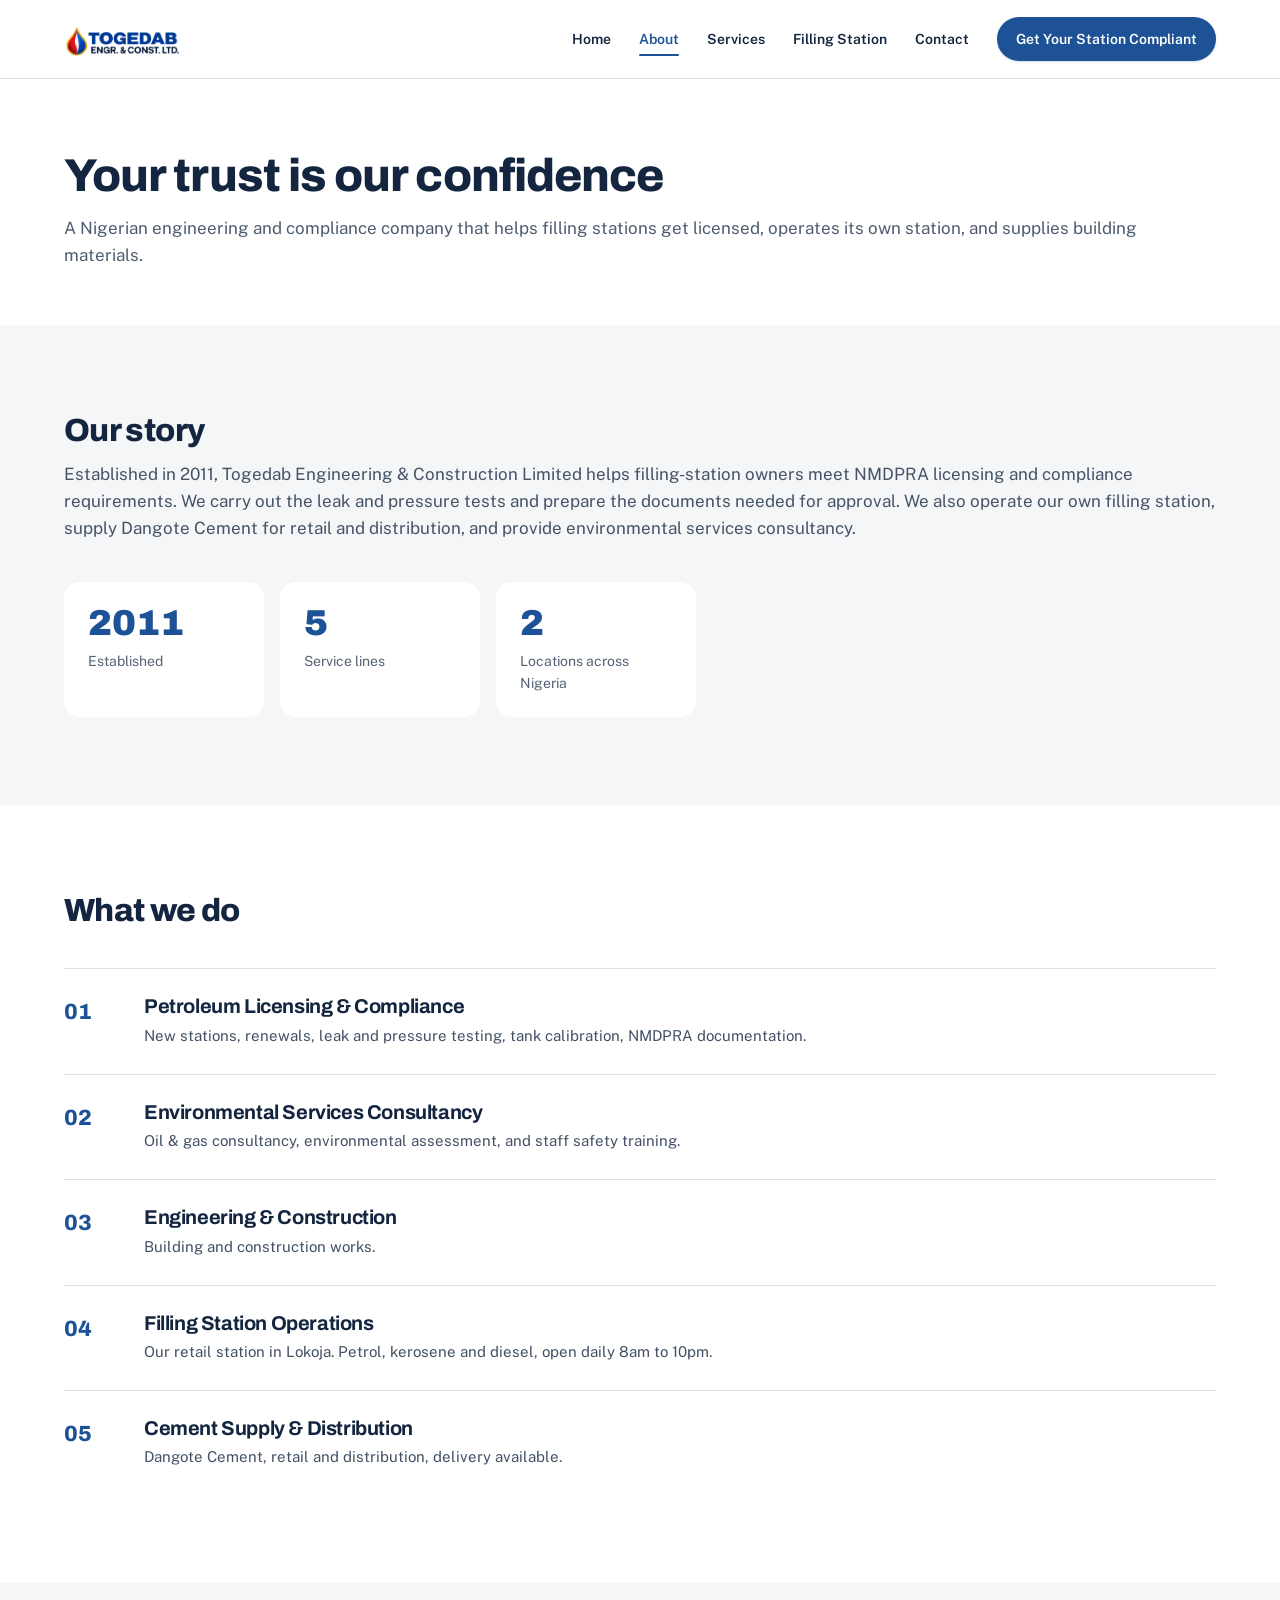
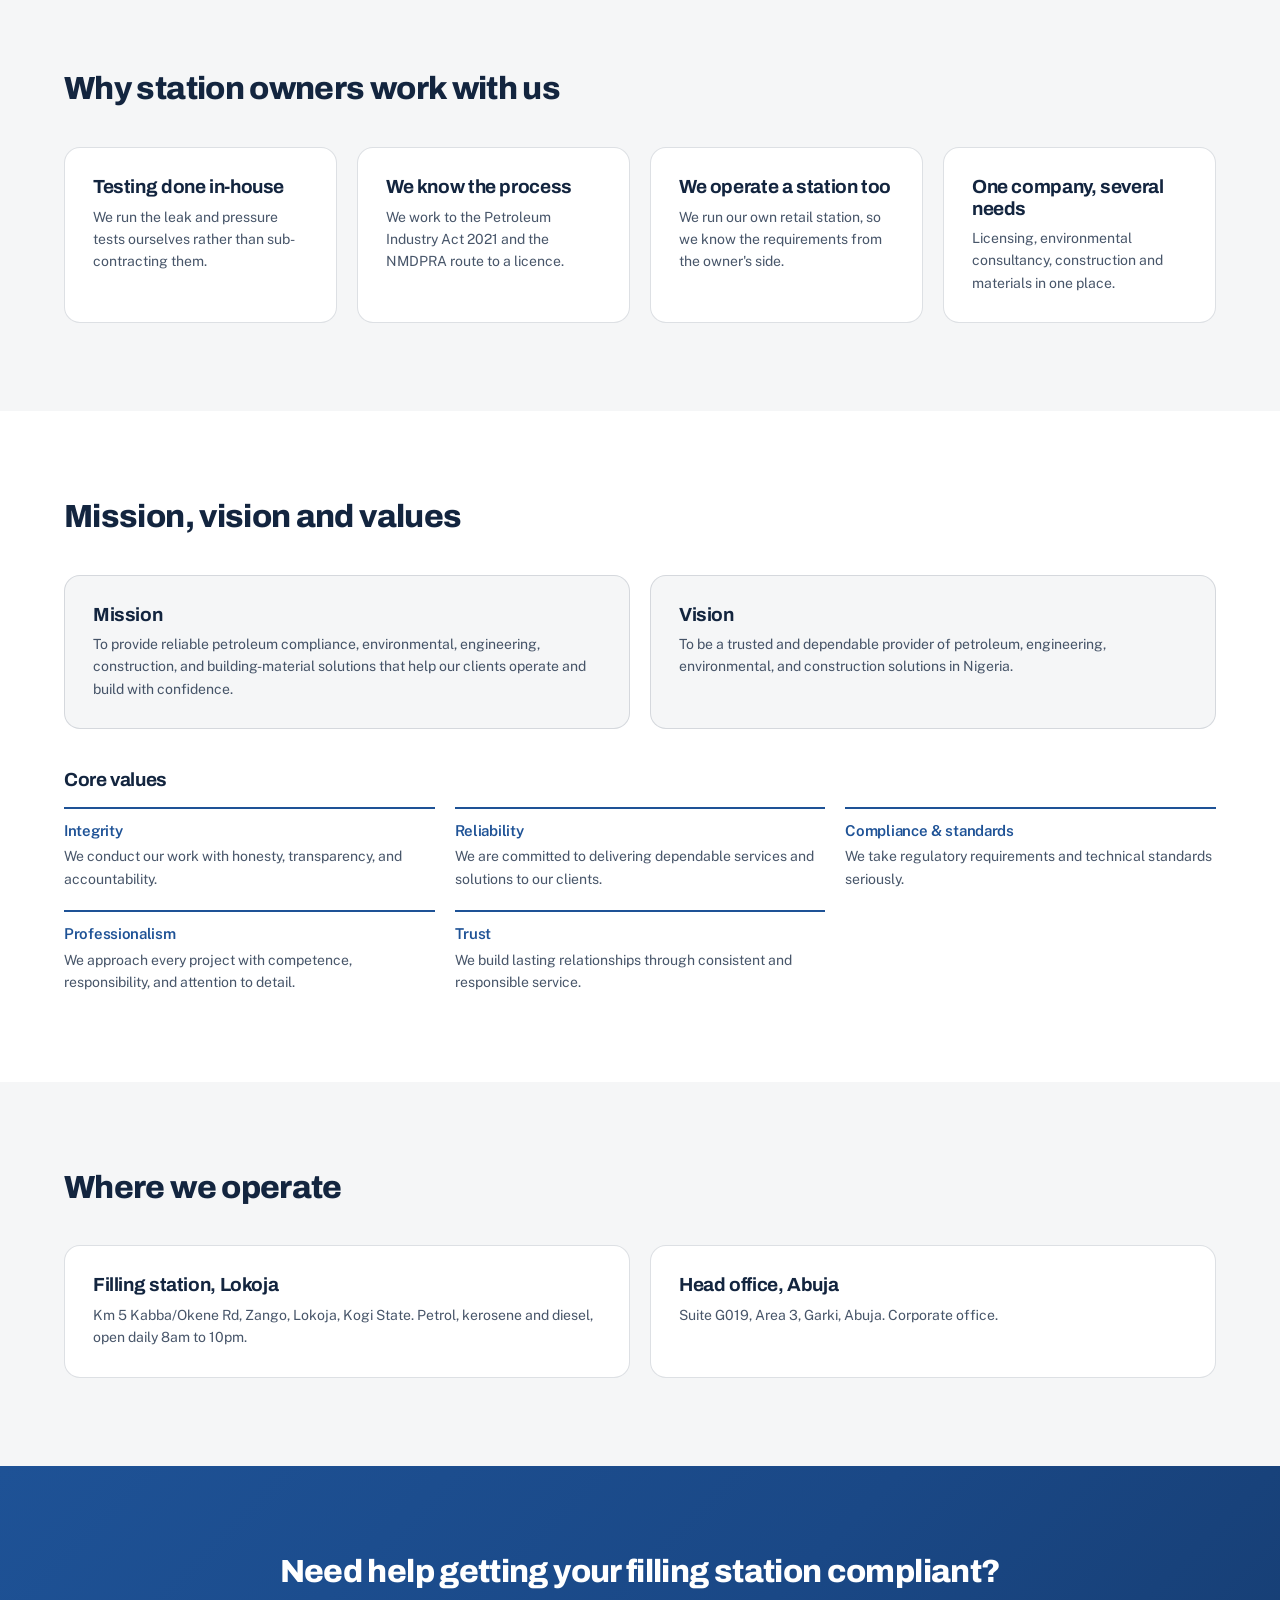
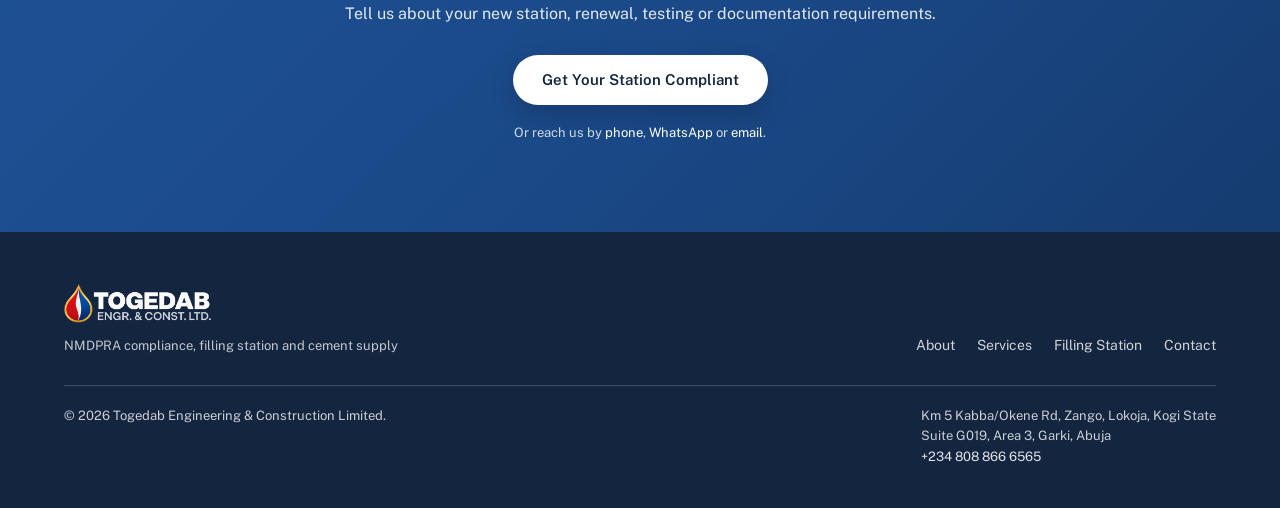
==== commit 6f6a01d7: "Sync homepage and global styles with Figma design pass New centred hero with photo band, facts row, " ====
--- a/about.html
+++ b/about.html
@@ -168,7 +168,7 @@
 <div class="action-bar">
   <a class="icon-btn" href="tel:+2348088666565" aria-label="Call Togedab"><svg width="22" height="22" viewBox="0 0 24 24" fill="none" stroke="currentColor" stroke-width="1.7"><path d="M22 16.9v3a2 2 0 01-2.2 2 19.8 19.8 0 01-8.6-3.1 19.5 19.5 0 01-6-6 19.8 19.8 0 01-3.1-8.7A2 2 0 014.1 2h3a2 2 0 012 1.7c.1.9.3 1.8.6 2.6a2 2 0 01-.5 2.1L8 9.6a16 16 0 006 6l1.2-1.2a2 2 0 012.1-.5c.8.3 1.7.5 2.6.6a2 2 0 011.7 2z"/></svg></a>
   <a class="icon-btn" href="https://wa.me/2347034444424" aria-label="Message Togedab on WhatsApp"><svg width="22" height="22" viewBox="0 0 24 24" fill="none" stroke="#1FA855" stroke-width="1.7"><path d="M21 11.5a8.5 8.5 0 01-12.5 7.5L3 21l2-5.5A8.5 8.5 0 1121 11.5z"/></svg></a>
-  <a class="btn btn--primary" href="contact.html">Get <span class="xs-hide">Your Station </span>Compliant</a>
+  <a class="btn btn--primary" href="contact.html"><span>Get <span class="xs-hide">Your Station </span>Compliant</span></a>
 </div>
 
 <script src="main.js"></script>
--- a/style.css
+++ b/style.css
@@ -2,24 +2,38 @@
 
 :root {
   /* Colour */
-  --ink:        #13253F;   /* deep navy: body text, dark sections */
-  --primary:    #1E5296;   /* logo blue: buttons, links, accents */
-  --primary-2:  #2E68B4;   /* hover / lighter royal */
+  --ink:        #13253F;   /* deep navy, body text and dark sections */
+  --primary:    #1E5296;   /* logo blue, buttons and links */
+  --primary-2:  #2E68B4;
   --white:      #FFFFFF;
   --paper:      #F5F6F7;   /* light grey section background */
-  --flame:      #C43B2C;   /* logo red: logo only, never UI */
+  --flame:      #C43B2C;   /* logo only, never UI */
   --line:       rgba(19, 37, 63, 0.14);
   --line-dark:  rgba(255, 255, 255, 0.18);
+  --chip:       rgba(19, 37, 63, 0.06);
+  --tint:       rgba(30, 82, 150, 0.08);
+
+  /* Radius */
+  --radius:      16px;     /* cards, photos, image tiles, map */
+  --radius-hero: 20px;     /* hero photo tiles */
+  --radius-tag:  6px;      /* small tags and chips */
+  --radius-pill: 999px;    /* buttons and CTAs */
 
   /* Type */
   --display: "Archivo", "Segoe UI", system-ui, sans-serif;
   --body:    "Public Sans", "Segoe UI", system-ui, sans-serif;
 
   /* Space */
-  --gutter: 64px;
-  --section-y: 80px;
-  --radius: 3px;
-  --maxw: 1312px;
+  --gutter:    64px;       /* side gutters */
+  --section-y: 88px;       /* section top and bottom */
+  --block:     40px;       /* between blocks inside a section */
+  --head-gap:  12px;       /* inside a section heading group */
+  --maxw:      1440px;
+
+  /* Depth and motion */
+  --shadow:    0 1px 2px rgba(19, 37, 63, .05), 0 6px 20px rgba(19, 37, 63, .07);
+  --shadow-lg: 0 2px 4px rgba(19, 37, 63, .04), 0 18px 40px rgba(19, 37, 63, .12);
+  --ease:      cubic-bezier(.2, .7, .2, 1);
 }
 
 /* ---------- Reset ---------- */
@@ -40,15 +54,11 @@
 h1, h2, h3, h4 { font-family: var(--display); margin: 0; line-height: 1.12; letter-spacing: -0.02em; }
 p { margin: 0; }
 ul, ol { margin: 0; padding: 0; list-style: none; }
-
-/* Accessible focus: visible on both light and dark backgrounds */
-:focus-visible {
-  outline: 3px solid var(--primary-2);
-  outline-offset: 2px;
-  border-radius: 2px;
-}
-.section--dark :focus-visible,
-.site-footer :focus-visible { outline-color: #9CC3F0; }
+::selection { background: rgba(30, 82, 150, .18); }
+
+/* Accessible focus, visible on light and dark backgrounds */
+:focus-visible { outline: 3px solid var(--primary-2); outline-offset: 2px; border-radius: 4px; }
+.site-footer :focus-visible, .cta-band :focus-visible { outline-color: #9CC3F0; }
 
 .skip-link {
   position: absolute; left: -9999px; top: 0;
@@ -61,85 +71,144 @@
 .section { padding: var(--section-y) 0; }
 .section--paper { background: var(--paper); }
 .section--white { background: var(--white); }
-.section--dark { background: var(--ink); color: var(--white); }
-.section--primary { background: var(--primary); color: var(--white); }
-
-.section-head { margin-bottom: 40px; }
-.eyebrow {
-  font-family: var(--body);
-  font-size: 13px;
-  font-weight: 600;
-  color: var(--primary);
-  margin-bottom: 10px;
-}
-.section--dark .eyebrow, .section--primary .eyebrow { color: rgba(255,255,255,.8); }
+
+.section-head { margin-bottom: var(--block); }
+.eyebrow { font-size: 13px; font-weight: 600; color: var(--primary); margin-bottom: var(--head-gap); }
+.cta-band .eyebrow { color: rgba(255, 255, 255, .8); }
+.section-head .eyebrow { margin-top: 0; font-size: 13px; color: var(--primary); }
 .section-head h2 { font-size: clamp(26px, 3.2vw, 32px); font-weight: 800; }
-.section-head p { margin-top: 14px; color: rgba(19,37,63,.78); font-size: 17px; }
-.section--dark .section-head p, .section--primary .section-head p { color: rgba(255,255,255,.85); }
+.section-head p { margin-top: var(--head-gap); color: rgba(19,37,63,.78); font-size: 17px; }
 
 /* ---------- Header ---------- */
 .site-header {
   position: sticky; top: 0; z-index: 100;
-  background: var(--white);
+  background: rgba(255, 255, 255, .92);
+  -webkit-backdrop-filter: saturate(180%) blur(12px); backdrop-filter: saturate(180%) blur(12px);
   border-bottom: 1px solid var(--line);
-}
+  transition: box-shadow .25s ease, border-color .25s ease;
+}
+.site-header.is-scrolled { box-shadow: 0 6px 24px rgba(19, 37, 63, .08); border-bottom-color: transparent; }
 .site-header .wrap {
   display: flex; align-items: center; justify-content: space-between;
   min-height: 78px; gap: 24px;
 }
 .brand { display: inline-flex; align-items: center; }
 .brand img { height: 34px; width: auto; }
-.nav { display: flex; align-items: center; gap: 26px; }
+.nav { display: flex; align-items: center; gap: 28px; }
 .nav a { color: var(--ink); font-size: 14px; font-weight: 600; text-decoration: none; }
 .nav a:hover { color: var(--primary); text-decoration: none; }
 .nav a[aria-current="page"] { color: var(--primary); }
 .nav a.btn--primary, .nav a.btn--primary:hover { color: #fff; }
+.nav .btn { padding: 11px 18px; }
 
 .nav-toggle {
-  display: none; background: none; border: 0; padding: 8px; cursor: pointer;
+  display: none; background: none; border: 0; padding: 10px; cursor: pointer;
   color: var(--ink);
 }
 
-/* ---------- Buttons ---------- */
+@media (min-width: 961px) {
+  .nav a:not(.btn) { position: relative; padding: 6px 0; }
+  .nav a:not(.btn)::after {
+    content: ""; position: absolute; left: 0; right: 0; bottom: 0; height: 2px; border-radius: 2px;
+    background: var(--primary); transform: scaleX(0); transform-origin: left;
+    transition: transform .25s var(--ease);
+  }
+  .nav a:not(.btn):hover::after, .nav a[aria-current="page"]::after { transform: scaleX(1); }
+}
+
+/* ---------- Buttons (full pill) ---------- */
 .btn {
-  display: inline-flex; align-items: center; justify-content: center;
-  padding: 14px 22px; border-radius: 2px;
-  font-family: var(--body); font-size: 15px; font-weight: 600;
+  display: inline-flex; align-items: center; justify-content: center; text-align: center;
+  min-height: 44px; padding: 15px 28px; border-radius: var(--radius-pill);
+  font-family: var(--body); font-size: 15px; font-weight: 600; line-height: 1.2;
   border: 1px solid transparent; cursor: pointer; text-decoration: none;
-  transition: background-color .18s ease, color .18s ease, border-color .18s ease;
+  transition: background-color .2s ease, color .2s ease, border-color .2s ease,
+              box-shadow .2s ease, transform .2s var(--ease);
 }
 .btn:hover { text-decoration: none; }
-.btn--primary { background: var(--primary); color: #fff; }
-.btn--primary:hover { background: var(--primary-2); }
+.btn:active { transform: translateY(0); }
+.btn--primary { background: var(--primary); color: #fff; box-shadow: 0 1px 2px rgba(30, 82, 150, .2); }
+.btn--primary:hover { background: var(--primary-2); box-shadow: 0 10px 22px rgba(30, 82, 150, .28); transform: translateY(-1px); }
 .btn--ghost { background: transparent; color: var(--ink); border-color: var(--ink); }
-.btn--ghost:hover { background: var(--ink); color: #fff; }
-.btn--onDark { background: #fff; color: var(--ink); }
-.btn--onDark:hover { background: var(--paper); }
+.btn--ghost:hover { background: var(--ink); color: #fff; transform: translateY(-1px); }
+.btn--outline { background: transparent; color: var(--ink); border-color: rgba(19, 37, 63, .25); }
+.btn--outline:hover { border-color: var(--ink); transform: translateY(-1px); }
+.btn--onDark { background: #fff; color: var(--ink); box-shadow: 0 10px 24px rgba(0, 0, 0, .18); }
+.btn--onDark:hover { background: var(--paper); transform: translateY(-1px); }
 .btn--block { width: 100%; }
 
-/* ---------- Hero ---------- */
+/* ---------- Homepage hero: centred editorial block ---------- */
+.hero-home { background: var(--white); padding: 40px 0 0; text-align: center; }
+.hero-home__copy {
+  display: flex; flex-direction: column; align-items: center; gap: 22px;
+  padding: 0 var(--gutter) 56px;
+}
+.eyebrow-row {
+  display: flex; align-items: center; gap: 14px;
+  font-size: 12px; font-weight: 600; letter-spacing: .08em; text-transform: uppercase;
+  color: var(--primary);
+}
+.eyebrow-row::before, .eyebrow-row::after {
+  content: ""; width: 40px; height: 1px; background: rgba(19, 37, 63, .25);
+}
+.hero-home h1 {
+  max-width: 1000px;
+  font-size: clamp(40px, 5.5vw, 76px); font-weight: 900; line-height: .97; letter-spacing: -0.04em;
+}
+.hero-home h1 .accent { color: var(--primary); }
+.hero-home .lede { max-width: 640px; font-size: 19px; line-height: 1.58; color: rgba(19, 37, 63, .72); }
+.hero-home .hero-actions { display: flex; flex-wrap: wrap; justify-content: center; gap: 12px; padding-top: 10px; }
+
+.hero-band {
+  display: grid; grid-template-columns: repeat(4, 1fr); gap: 16px;
+  max-width: var(--maxw); margin: 0 auto; padding: 0 var(--gutter);
+}
+.band-tile {
+  position: relative; height: 320px; margin: 0;
+  border-radius: var(--radius-hero); overflow: hidden; background: var(--paper);
+}
+.band-tile img { width: 100%; height: 100%; object-fit: cover; }
+.band-tile::after {
+  content: ""; position: absolute; inset: 0;
+  background: linear-gradient(180deg, rgba(12, 24, 42, 0) 35%, rgba(12, 24, 42, .82) 100%);
+}
+.band-tile figcaption {
+  position: absolute; left: 20px; right: 20px; bottom: 20px; z-index: 1;
+  color: #fff; font-size: 14px; font-weight: 600; text-align: left; line-height: 1.3;
+}
+
+/* ---------- Facts row ---------- */
+.facts {
+  display: grid; grid-template-columns: repeat(4, 1fr); gap: 16px;
+  padding-top: var(--block); padding-bottom: 88px;
+}
+.facts-row + .section { padding-top: 0; }
+.fact {
+  display: flex; flex-direction: column; gap: 6px;
+  background: var(--paper); border-radius: var(--radius); padding: 24px 26px;
+}
+.fact .n { font-family: var(--display); font-size: 36px; font-weight: 900; letter-spacing: -0.02em; line-height: 1.1; color: var(--primary); }
+.fact .l { font-size: 14px; color: rgba(19, 37, 63, .72); }
+.fact--ink { background: var(--ink); }
+.fact--ink .n { color: #fff; font-size: 26px; }
+.fact--ink .l { color: rgba(255, 255, 255, .8); }
+
+/* ---------- Page hero (Filling Station page) ---------- */
 .hero { background: var(--white); padding: 72px 0; }
 .hero .wrap { display: grid; grid-template-columns: 1fr 1fr; gap: 56px; align-items: center; }
 .hero h1 { font-size: clamp(34px, 5vw, 56px); font-weight: 800; letter-spacing: -0.03em; }
-.hero h1 .accent { color: var(--primary); }
 .hero p.lede { margin-top: 20px; color: rgba(19,37,63,.75); font-size: 17px; }
 .hero-actions { display: flex; flex-wrap: wrap; gap: 12px; margin-top: 26px; }
-.hero-meta { margin-top: 22px; font-size: 13px; color: rgba(19,37,63,.62); }
-.hero-photo { border-radius: 4px; overflow: hidden; }
+.hero-photo { border-radius: var(--radius); overflow: hidden; box-shadow: var(--shadow-lg); }
 .hero-photo img { width: 100%; height: 500px; object-fit: cover; }
 
-/* ---------- Capability strip ---------- */
-.capabilities { background: var(--paper); border-block: 1px solid var(--line); }
-.capabilities .wrap {
-  display: flex; flex-wrap: wrap; align-items: center; justify-content: space-between;
-  gap: 16px 28px; padding-block: 22px;
-}
-.capabilities .label { font-size: 13px; font-weight: 600; color: var(--primary); }
-.capabilities ul { display: flex; flex-wrap: wrap; gap: 14px 26px; }
-.capabilities li { font-size: 13px; color: rgba(19,37,63,.72); }
+/* ---------- Page header ---------- */
+.page-head { background: var(--white); padding: 72px 0 56px; }
+.page-head h1 { font-size: clamp(30px, 4.4vw, 46px); font-weight: 800; }
+.page-head p { margin-top: var(--head-gap); color: rgba(19,37,63,.75); font-size: 17px; }
 
 /* ---------- Card grids ---------- */
-.grid { display: grid; gap: 20px; }
+.grid { display: grid; gap: 20px; align-items: stretch; }
 .grid--4 { grid-template-columns: repeat(4, 1fr); }
 .grid--3 { grid-template-columns: repeat(3, 1fr); }
 .grid--2 { grid-template-columns: repeat(2, 1fr); }
@@ -148,40 +217,43 @@
   background: var(--paper);
   border: 1px solid var(--line);
   border-radius: var(--radius);
-  padding: 26px;
+  padding: 28px;
 }
 .section--paper .card { background: var(--white); }
-.card .icon { color: var(--primary); margin-bottom: 14px; }
+.card .icon {
+  width: 44px; height: 44px; border-radius: 12px; background: var(--tint); color: var(--primary);
+  display: flex; align-items: center; justify-content: center; margin-bottom: 18px;
+}
 .card h3 { font-size: 19px; font-weight: 700; margin-bottom: 8px; }
 .card p { font-size: 14px; color: rgba(19,37,63,.78); }
 
 /* ---------- Process ---------- */
-.process { display: grid; grid-template-columns: 1fr auto 1fr auto 1fr; align-items: stretch; gap: 0; }
+.process { display: grid; grid-template-columns: 1fr 56px 1fr 56px 1fr; align-items: stretch; }
 .step {
   background: var(--white); border: 1px solid var(--line); border-radius: var(--radius);
-  padding: 28px; display: flex; flex-direction: column;
+  padding: 28px 30px; display: flex; flex-direction: column;
 }
 .step .num { font-family: var(--display); font-size: 40px; font-weight: 900; color: var(--primary); line-height: 1; }
-.step h3 { font-size: 21px; font-weight: 700; margin: 14px 0 10px; }
+.step h3 { font-size: 21px; font-weight: 700; margin: 16px 0 10px; }
 .step p { font-size: 14px; color: rgba(19,37,63,.8); }
 .step .tags { display: flex; flex-wrap: wrap; gap: 8px; margin-top: auto; padding-top: 18px; border-top: 1px solid var(--line); }
+.step p + .tags { margin-top: 16px; }
 .step .tags span {
   font-size: 12px; padding: 6px 10px; border: 1px solid var(--line);
-  border-radius: 3px; color: rgba(19,37,63,.8);
+  border-radius: var(--radius-tag); color: rgba(19,37,63,.8);
 }
 .arrow { display: flex; align-items: center; justify-content: center; width: 56px; color: var(--primary); }
 
-/* ---------- Split sections ---------- */
+/* ---------- Split section (filling station) ---------- */
 .split {
   display: grid; grid-template-columns: 1fr 1fr; align-items: center;
-  padding: 88px max(var(--gutter), calc((100% - var(--maxw)) / 2 + var(--gutter))) 64px;
+  padding: var(--section-y) max(var(--gutter), calc((100% - var(--maxw)) / 2 + var(--gutter)));
   border-top: 1px solid var(--line);
 }
-.split + .split { background: var(--paper); }
-.split__media { height: 260px; border-radius: var(--radius); overflow: hidden; background: var(--paper); }
-.split__media img { width: 100%; height: 100%; object-fit: cover; }
-.split__copy { padding: 0 0 0 48px; display: flex; flex-direction: column; justify-content: center; gap: 14px; }
-.split__copy:first-child { padding: 0 48px 0 0; }
+.split__media { height: 340px; border-radius: var(--radius); overflow: hidden; background: var(--paper); }
+.split__media img { width: 100%; height: 100%; object-fit: cover; transition: transform .6s var(--ease); }
+.split__copy { padding: 0 0 0 56px; display: flex; flex-direction: column; justify-content: center; gap: 14px; }
+.split__copy:first-child { padding: 0 56px 0 0; }
 .split__copy h2 { font-size: clamp(22px, 2.6vw, 26px); font-weight: 700; }
 .split__copy p { color: rgba(19,37,63,.82); }
 .split__copy .meta { font-size: 14px; color: rgba(19,37,63,.7); }
@@ -195,15 +267,21 @@
 
 /* ---------- Gallery ---------- */
 .gallery { display: grid; grid-template-columns: repeat(3, 1fr); gap: 20px; }
-.shot img { width: 100%; height: 260px; object-fit: cover; border-radius: var(--radius); }
-.shot figcaption { margin-top: 8px; font-size: 14px; color: rgba(19,37,63,.75); }
 .shot { margin: 0; }
+.shot img {
+  width: 100%; height: 260px; object-fit: cover; border-radius: var(--radius); box-shadow: var(--shadow);
+  transition: transform .4s var(--ease), box-shadow .4s var(--ease);
+}
+.shot figcaption { margin-top: 10px; font-size: 14px; color: rgba(19,37,63,.75); }
 
 /* ---------- CTA band ---------- */
-.cta-band { background: var(--primary); color: #fff; text-align: center; padding: 84px 0; }
-.cta-band h2 { font-size: clamp(24px, 3vw, 32px); font-weight: 800; margin: 10px auto 0; }
-.cta-band p { margin: 14px auto 0; color: rgba(255,255,255,.88); }
-.cta-band .btn { margin-top: 24px; }
+.cta-band {
+  background: linear-gradient(135deg, #1E5296 0%, #1A4886 55%, #163C70 100%);
+  color: #fff; text-align: center; padding: var(--section-y) 0;
+}
+.cta-band h2 { font-size: clamp(24px, 3vw, 32px); font-weight: 800; margin: 0 auto; }
+.cta-band p { margin: var(--head-gap) auto 0; color: rgba(255,255,255,.88); }
+.cta-band .btn { margin-top: 16px; }
 .cta-band .channels { margin-top: 18px; font-size: 13px; color: rgba(255,255,255,.8); }
 .cta-band .channels a { color: #fff; }
 
@@ -220,41 +298,44 @@
 .site-footer .bottom a { color: rgba(255,255,255,.88); }
 
 /* ---------- Contact ---------- */
-.contact-grid { display: grid; grid-template-columns: 1.4fr 1fr; gap: 40px; align-items: start; }
+.contact-grid { display: grid; grid-template-columns: 1.4fr 1fr; gap: var(--block); align-items: start; }
 .form-card { background: var(--white); border: 1px solid var(--line); border-radius: var(--radius); padding: 40px; }
 .form-card h2 { font-size: 22px; font-weight: 700; margin-bottom: 8px; }
 .field { display: flex; flex-direction: column; gap: 6px; margin-top: 18px; }
 .field label { font-size: 14px; font-weight: 600; }
 .field input, .field select, .field textarea {
   font-family: var(--body); font-size: 16px; color: var(--ink);
-  padding: 13px 14px; border: 1px solid var(--line); border-radius: 2px;
+  min-height: 48px; padding: 13px 14px; border: 1px solid rgba(19, 37, 63, .18); border-radius: 10px;
   background: var(--paper); width: 100%;
+  transition: border-color .2s ease, box-shadow .2s ease, background-color .2s ease;
+}
+.field input:focus, .field select:focus, .field textarea:focus {
+  outline: none; border-color: var(--primary); background: var(--white); box-shadow: 0 0 0 4px var(--tint);
 }
 .field textarea { min-height: 130px; resize: vertical; }
 .field input::placeholder, .field textarea::placeholder { color: rgba(19,37,63,.55); }
 .field-row { display: grid; grid-template-columns: 1fr 1fr; gap: 16px; }
 .form-note { margin-top: 14px; font-size: 13px; color: rgba(19,37,63,.7); }
-.form-status { margin-top: 14px; font-size: 14px; padding: 12px 14px; border-radius: 2px; display: none; }
+.form-status { margin-top: 14px; font-size: 14px; padding: 12px 14px; border-radius: 10px; display: none; }
 .form-status.is-ok { display: block; background: #E8F1E9; color: #1F5130; border: 1px solid #A9CBB2; }
 .form-status.is-err { display: block; background: #FBEAE8; color: #8A2318; border: 1px solid #E2AFA8; }
 
 .channels-list { display: grid; gap: 12px; }
 .channel {
   display: flex; gap: 14px; align-items: center;
-  background: var(--white); border: 1px solid var(--line); border-radius: 2px;
+  background: var(--white); border: 1px solid var(--line); border-radius: var(--radius);
   padding: 16px 18px; text-decoration: none; color: inherit;
-}
-.channel:hover { border-color: var(--primary); text-decoration: none; }
-.channel .ico { color: var(--primary); flex: none; }
+  transition: transform .3s var(--ease), box-shadow .3s var(--ease), border-color .3s ease;
+}
+a.channel:hover { border-color: var(--primary); text-decoration: none; }
+.channel .ico {
+  width: 44px; height: 44px; border-radius: 12px; background: var(--tint); color: var(--primary); flex: none;
+  display: flex; align-items: center; justify-content: center;
+}
 .channel .k { font-size: 13px; font-weight: 600; color: var(--primary); }
 .channel .v { font-size: 16px; }
 .map-embed { margin-top: 16px; border: 1px solid var(--line); border-radius: var(--radius); overflow: hidden; }
 .map-embed iframe { display: block; width: 100%; height: 260px; border: 0; }
-
-/* ---------- Page header ---------- */
-.page-head { background: var(--white); padding: 72px 0 56px; }
-.page-head h1 { font-size: clamp(30px, 4.4vw, 46px); font-weight: 800; }
-.page-head p { margin-top: 14px; color: rgba(19,37,63,.75); font-size: 17px; }
 
 /* ---------- Services list ---------- */
 .svc-row { display: grid; grid-template-columns: 56px 1fr; gap: 24px; padding: 26px 0; border-top: 1px solid var(--line); }
@@ -262,7 +343,10 @@
 .svc-row .n { font-family: var(--display); font-size: 22px; font-weight: 800; color: var(--primary); }
 .svc-row h3 { font-size: 20px; font-weight: 700; margin-bottom: 6px; }
 .svc-row p { font-size: 15px; color: rgba(19,37,63,.8); }
-.svc-row .more { display: inline-block; margin-top: 10px; font-size: 14px; font-weight: 600; }
+.svc-row .more { display: inline-flex; align-items: center; min-height: 44px; margin-top: 4px; font-size: 14px; font-weight: 600; }
+.svc-row .more::after { content: "\2192"; margin-left: 6px; transition: transform .2s var(--ease); }
+.svc-row .more:hover { text-decoration: none; }
+.svc-row .more:hover::after { transform: translateX(3px); }
 
 /* ---------- Detail strip ---------- */
 .detail-strip { display: grid; grid-template-columns: repeat(4, 1fr); }
@@ -271,9 +355,10 @@
 .detail-strip .k { font-size: 13px; font-weight: 600; color: var(--primary); margin-bottom: 6px; }
 .detail-strip .v { font-size: 16px; }
 
-/* ---------- Stats ---------- */
-.stats { display: flex; flex-wrap: wrap; gap: 36px; margin-top: 26px; }
-.stat .n { font-family: var(--display); font-size: 40px; font-weight: 900; color: var(--primary); line-height: 1; }
+/* ---------- Stats (About) ---------- */
+.stats { display: grid; grid-template-columns: repeat(3, minmax(0, 200px)); gap: 16px; margin-top: 26px; }
+.stat { background: var(--white); border-radius: var(--radius); padding: 22px 24px; }
+.stat .n { font-family: var(--display); font-size: 36px; font-weight: 900; color: var(--primary); line-height: 1.1; }
 .stat .l { font-size: 14px; color: rgba(19,37,63,.72); margin-top: 6px; }
 
 /* ---------- Values ---------- */
@@ -281,130 +366,52 @@
 .value { border-top: 2px solid var(--primary); padding-top: 14px; }
 .value h4 { font-size: 15px; font-weight: 600; color: var(--primary); font-family: var(--body); margin-bottom: 6px; }
 .value p { font-size: 14px; color: rgba(19,37,63,.78); }
-.values-title { font-size: 19px; font-weight: 700; margin: 40px 0 16px; }
+.values-title { font-size: 19px; font-weight: 700; margin: var(--block) 0 16px; }
 
 /* ---------- Mobile action bar ---------- */
 .action-bar {
   display: none;
   position: fixed; left: 0; right: 0; bottom: 0; z-index: 90;
-  background: var(--white); border-top: 1px solid var(--line);
+  background: rgba(255, 255, 255, .94);
+  -webkit-backdrop-filter: saturate(180%) blur(12px); backdrop-filter: saturate(180%) blur(12px);
+  border-top: 1px solid rgba(19, 37, 63, .08);
   padding: 12px 16px calc(12px + env(safe-area-inset-bottom, 0px));
   gap: 10px;
 }
 .action-bar .icon-btn {
   display: inline-flex; align-items: center; justify-content: center;
-  width: 52px; height: 48px; border: 1px solid var(--line); border-radius: 2px;
-  color: var(--primary); flex: none;
-}
-.action-bar .btn { flex: 1; }
-
-/* ==========================================================================
-   Finish (all screens)
-   ========================================================================== */
-:root {
-  --radius: 12px;
-  --shadow: 0 1px 2px rgba(19, 37, 63, .05), 0 6px 20px rgba(19, 37, 63, .07);
-  --shadow-lg: 0 2px 4px rgba(19, 37, 63, .04), 0 18px 40px rgba(19, 37, 63, .12);
-  --tint: rgba(30, 82, 150, .08);
-  --ease: cubic-bezier(.2, .7, .2, 1);
-}
-::selection { background: rgba(30, 82, 150, .18); }
-
-/* Header: frosted, gains a shadow once the page scrolls */
-.site-header {
-  background: rgba(255, 255, 255, .92);
-  -webkit-backdrop-filter: saturate(180%) blur(12px); backdrop-filter: saturate(180%) blur(12px);
-  transition: box-shadow .25s ease, border-color .25s ease;
-}
-.site-header.is-scrolled { box-shadow: 0 6px 24px rgba(19, 37, 63, .08); border-bottom-color: transparent; }
-
-/* Buttons */
-.btn {
-  border-radius: 10px;
-  transition: background-color .2s ease, color .2s ease, border-color .2s ease,
-              box-shadow .2s ease, transform .2s var(--ease);
-}
-.btn--primary { box-shadow: 0 1px 2px rgba(30, 82, 150, .2); }
-.btn--primary:hover { box-shadow: 0 10px 22px rgba(30, 82, 150, .28); transform: translateY(-1px); }
-.btn--ghost:hover, .btn--onDark:hover { transform: translateY(-1px); }
-.btn:active { transform: translateY(0); }
-
-/* Icons sit in a soft badge */
-.card .icon, .channel .ico {
-  width: 44px; height: 44px; border-radius: 12px; background: var(--tint);
-  display: flex; align-items: center; justify-content: center;
-}
-.card .icon { margin-bottom: 18px; }
-.step .tags span { border-radius: 999px; padding: 6px 12px; }
-
-/* Cards lift on hover */
-.card, .step, .channel, .form-card, .map-embed { border-radius: var(--radius); }
-.card, .step, .channel {
-  transition: transform .3s var(--ease), box-shadow .3s var(--ease), border-color .3s ease;
-}
-@media (hover: hover) {
-  .card:hover, .channel:hover { transform: translateY(-4px); box-shadow: var(--shadow-lg); border-color: transparent; }
-  .step:hover { box-shadow: var(--shadow-lg); border-color: transparent; }
-  .svc-row .more:hover { text-decoration: none; }
-}
-.svc-row .more::after { content: " \2192"; display: inline-block; transition: transform .2s var(--ease); }
-.svc-row .more:hover::after { transform: translateX(3px); }
-
-/* Photos */
-.hero-photo { border-radius: 16px; box-shadow: var(--shadow-lg); }
-.shot { border-radius: var(--radius); }
-.shot img { transition: transform .4s var(--ease), box-shadow .4s var(--ease); }
-.split__media img { transition: transform .6s var(--ease); }
-.shot > img { box-shadow: var(--shadow); }
-@media (hover: hover) {
-  .shot:hover img { transform: translateY(-4px); box-shadow: var(--shadow-lg); }
-  .split__media:hover img { transform: scale(1.04); }
-}
-.split__media { overflow: hidden; }
-.shot figcaption { padding-inline: 2px; }
-
-/* CTA band */
-.cta-band { background: linear-gradient(135deg, #1E5296 0%, #1A4886 55%, #163C70 100%); }
-.cta-band .btn--onDark { box-shadow: 0 10px 24px rgba(0, 0, 0, .18); }
-
-/* Form */
-.field input, .field select, .field textarea {
-  border-radius: 10px; transition: border-color .2s ease, box-shadow .2s ease, background-color .2s ease;
-}
-.field input:focus, .field select:focus, .field textarea:focus {
-  outline: none; border-color: var(--primary); background: var(--white); box-shadow: 0 0 0 4px var(--tint);
-}
-.form-status { border-radius: 10px; }
-.channel .ico { flex: none; }
-
-/* Desktop navigation underline */
-@media (min-width: 961px) {
-  .nav a:not(.btn) { position: relative; padding: 6px 0; }
-  .nav a:not(.btn)::after {
-    content: ""; position: absolute; left: 0; right: 0; bottom: 0; height: 2px; border-radius: 2px;
-    background: var(--primary); transform: scaleX(0); transform-origin: left;
-    transition: transform .25s var(--ease);
-  }
-  .nav a:not(.btn):hover::after, .nav a[aria-current="page"]::after { transform: scaleX(1); }
-}
-
-/* Content fades up as it scrolls into view (only when JS is running) */
+  width: 54px; height: 46px; border: 1px solid rgba(19, 37, 63, .14); border-radius: var(--radius-pill);
+  background: var(--white); color: var(--primary); flex: none;
+}
+.action-bar .btn { flex: 1; min-height: 46px; padding: 12px 16px; font-size: 14px; white-space: nowrap; }
+
+/* ---------- Content fades up as it scrolls into view (JS only) ---------- */
 .js .reveal { opacity: 0; transform: translateY(18px); transition: opacity .7s var(--ease), transform .7s var(--ease); }
 .js .reveal.is-in { opacity: 1; transform: none; }
+
+/* ---------- Hover (pointer devices only, interactive elements only) ---------- */
+@media (hover: hover) {
+  a.channel:hover { transform: translateY(-3px); box-shadow: var(--shadow-lg); }
+  .split__media:hover img { transform: scale(1.04); }
+}
 
 /* ==========================================================================
    Responsive
    ========================================================================== */
 /* Tablet landscape and small laptops */
 @media (max-width: 1080px) {
-  :root { --gutter: 40px; --section-y: 64px; }
-  .grid--4 { grid-template-columns: repeat(2, 1fr); }
+  :root { --gutter: 40px; --section-y: 72px; }
+  .grid--4, .facts { grid-template-columns: repeat(2, 1fr); }
   .points { grid-template-columns: repeat(2, 1fr); gap: 28px 32px; }
   .gallery { grid-template-columns: repeat(2, 1fr); }
   .contact-grid { grid-template-columns: 1fr; }
-  .process { grid-template-columns: 1fr; gap: 12px; }
-  .arrow { width: auto; height: 28px; transform: rotate(90deg); }
-  .step .tags { margin-top: 18px; }
+  .hero-band { grid-template-columns: repeat(2, 1fr); }
+  .band-tile { height: 260px; }
+
+  /* Process stacks, arrows turn to point down */
+  .process { grid-template-columns: 1fr; gap: 0; }
+  .arrow { width: auto; height: 44px; transform: rotate(90deg); }
+
   .hero .wrap { gap: 40px; }
   .hero-photo img { height: 420px; }
   .split__copy { padding-left: 32px; }
@@ -423,10 +430,10 @@
     max-height: calc(100vh - 64px); overflow-y: auto;
     display: none;
   }
-  .nav.is-open { display: flex; }
-  .nav a { padding: 15px 0; border-bottom: 1px solid var(--line); font-size: 16px; }
-  .nav .btn { margin-top: 16px; border-bottom: 0; }
-  .nav-toggle { display: inline-flex; margin-right: -8px; }
+  .nav.is-open { display: flex; animation: nav-in .2s ease-out; }
+  .nav a { padding: 15px 0; border-bottom: 1px solid var(--line); font-size: 17px; }
+  .nav .btn { margin-top: 16px; padding: 15px 28px; border-bottom: 0; font-size: 15px; }
+  .nav-toggle { display: inline-flex; margin-right: -10px; }
 }
 
 @media (max-width: 860px) {
@@ -434,7 +441,7 @@
   .hero .wrap { grid-template-columns: 1fr; gap: 32px; }
   .hero-photo img { height: 380px; }
   .page-head { padding: 48px 0 40px; }
-  .split { grid-template-columns: 1fr; padding: 56px var(--gutter); gap: 28px; }
+  .split { grid-template-columns: 1fr; gap: 28px; }
   .split__media { order: -1; height: 320px; }
   .split__copy, .split__copy:first-child { padding: 0; }
   .grid--3, .grid--2 { grid-template-columns: 1fr 1fr; }
@@ -442,260 +449,125 @@
   .detail-strip .d { padding: 0 24px; }
   .detail-strip .d:nth-child(odd) { padding-left: 0; border-left: 0; }
   .values { grid-template-columns: 1fr 1fr; gap: 24px; }
-  .cta-band { padding: 64px 0; }
-}
-
-/* Phones */
+}
+
+/* Phones: own type scale, left aligned except hero and CTA band */
 @media (max-width: 720px) {
-  :root { --gutter: 20px; --section-y: 52px; }
-  body { padding-bottom: 76px; }           /* clear the sticky action bar */
+  :root { --gutter: 20px; --section-y: 52px; --block: 22px; }
+  body { font-size: 15px; }
   .site-header .wrap { min-height: 58px; }
   .brand img { height: 30px; }
   .nav { inset: 58px 0 auto 0; max-height: calc(100vh - 58px); }
 
+  /* Homepage hero */
+  .hero-home { padding-top: 44px; }
+  .hero-home__copy { gap: 18px; padding-bottom: 32px; }
+  .eyebrow-row { font-size: 11px; gap: 10px; }
+  .eyebrow-row::before, .eyebrow-row::after { width: 24px; }
+  .hero-home h1 { font-size: 40px; }
+  .hero-home .lede { font-size: 15px; }
+  .hero-home .hero-actions { flex-direction: column; align-self: stretch; gap: 10px; padding-top: 0; }
+  .hero-home .hero-actions .btn { width: 100%; }
+  .hero-band { grid-template-columns: 1fr 1fr; gap: 8px; padding: 0 12px; }
+  .band-tile { height: 140px; border-radius: var(--radius); }
+  .band-tile figcaption { left: 12px; right: 12px; bottom: 12px; font-size: 12.5px; }
+
+  .facts { gap: 10px; padding-top: var(--block); padding-bottom: 52px; }
+  .fact { padding: 18px; gap: 4px; }
+  .fact .n { font-size: 28px; }
+  .fact--ink .n { font-size: 20px; }
+  .fact .l { font-size: 12.5px; }
+
+  /* Other page heroes */
   .hero { padding: 32px 0 44px; }
-  .hero h1 { font-size: clamp(32px, 9vw, 40px); }
-  .hero p.lede { font-size: 16px; margin-top: 16px; }
-  .hero-actions { margin-top: 24px; }
+  .hero h1 { font-size: clamp(30px, 8.5vw, 38px); }
+  .hero p.lede { font-size: 15px; margin-top: 14px; }
+  .hero-actions { margin-top: 22px; }
   .hero-actions .btn { width: 100%; }
   .hero-photo img { height: 240px; }
-  .page-head { padding: 36px 0 32px; }
-  .page-head h1 { font-size: clamp(30px, 8.5vw, 38px); }
-  .page-head p, .section-head p { font-size: 16px; }
-  .section-head { margin-bottom: 28px; }
-
-  .capabilities .wrap { padding-block: 20px; gap: 12px; }
-  .capabilities ul { gap: 8px; }
-  .capabilities li {
-    font-size: 13px; padding: 6px 12px; border: 1px solid var(--line);
-    border-radius: 999px; background: var(--white);
-  }
-
+  .page-head { padding: 36px 0 28px; }
+  .page-head h1 { font-size: clamp(28px, 8vw, 34px); }
+  .page-head p, .section-head p { font-size: 15px; }
+  .page-head + .section { padding-top: 36px; }
+
+  .section-head h2 { font-size: 22px; }
+  .eyebrow, .section-head .eyebrow { font-size: 12.5px; }
+
+  /* Info cards: no border, flat paper surface */
   .grid--4, .grid--3, .grid--2, .points, .values { grid-template-columns: 1fr; }
-  .card { padding: 22px; }
-  .step { padding: 22px; }
-  .step .num { font-size: 34px; }
-
-  .split { padding: 44px var(--gutter); gap: 22px; }
-  .split__media { height: 220px; }
+  .grid { gap: 12px; }
+  .card, .section--paper .card { background: var(--paper); border: 0; padding: 20px; }
+  .section--paper .card { background: var(--white); }
+  .card h3 { font-size: 17px; }
+  .card p, .point p, .value p { font-size: 14px; }
+
+  /* Process */
+  .step { padding: 20px; }
+  .step .num { font-size: 30px; }
+  .step h3 { font-size: 18px; margin: 12px 0 8px; }
+  .step .tags { gap: 6px; }
+  .step .tags span { background: var(--chip); border: 0; color: rgba(19, 37, 63, .75); font-size: 12.5px; }
+  .arrow { height: 36px; }
+
+  .split { gap: var(--block); }
+  .split__media { height: 200px; }
   .split__copy .btn { align-self: stretch; }
 
-  .gallery { grid-template-columns: 1fr 1fr; gap: 12px; }
-  .shot img { height: 150px; }
-  .shot figcaption { font-size: 12px; margin-top: 6px; }
-  .gallery .shot:last-child:nth-child(odd) { grid-column: 1 / -1; }
-  .gallery .shot:last-child:nth-child(odd) img { height: 220px; }
-
-  .svc-row { grid-template-columns: 40px 1fr; gap: 14px; padding: 22px 0; }
-  .svc-row .n { font-size: 20px; }
+  .point { background: var(--paper); border-radius: var(--radius); padding: 18px 20px; }
+  .points { gap: 12px; }
+
+  .gallery { grid-template-columns: 1fr 1fr; gap: 10px; }
+  .shot img { height: 130px; box-shadow: none; }
+  .shot figcaption { font-size: 12.5px; margin-top: 8px; }
+
+  .svc-row { grid-template-columns: 36px 1fr; gap: 14px; padding: 20px 0; }
+  .svc-row .n { font-size: 18px; }
   .svc-row h3 { font-size: 18px; }
 
-  .detail-strip { grid-template-columns: 1fr; gap: 0; }
+  .detail-strip { grid-template-columns: 1fr; gap: 0; background: var(--white); border-radius: var(--radius); padding: 4px 18px; }
   .detail-strip .d, .detail-strip .d:nth-child(odd) {
     display: flex; justify-content: space-between; align-items: baseline; gap: 16px;
     padding: 14px 0; border-left: 0; border-top: 1px solid var(--line);
   }
-  .detail-strip .d:first-child { border-top: 0; padding-top: 0; }
+  .detail-strip .d:first-child { border-top: 0; }
   .detail-strip .k { margin: 0; flex: none; }
   .detail-strip .v { text-align: right; font-size: 15px; }
 
-  .stats { display: grid; grid-template-columns: repeat(3, 1fr); gap: 16px; }
-  .stat .n { font-size: 30px; }
-  .stat .l { font-size: 13px; }
+  .stats { grid-template-columns: repeat(3, 1fr); gap: 10px; }
+  .stat { padding: 16px 14px; }
+  .stat .n { font-size: 26px; }
+  .stat .l { font-size: 12.5px; }
+
+  .value { background: var(--paper); border-top: 0; border-left: 3px solid var(--primary); border-radius: var(--radius); padding: 16px 18px; }
 
   .field-row { grid-template-columns: 1fr; row-gap: 0; }
-  .form-card { padding: 24px 20px; }
+  .form-card { padding: 24px 20px; border: 0; }
   .map-embed iframe { height: 220px; }
-
-  .cta-band { padding: 52px 0; }
+  .channel { padding: 14px 16px; }
+
+  .cta-band h2 { font-size: 24px; }
+  .cta-band p { font-size: 15px; }
   .cta-band .btn { width: 100%; }
   main .wrap > p > .btn { width: 100%; }
 
-  .site-footer { padding: 40px 0 28px; }
+  .site-footer { padding: 40px 0 104px; }   /* keeps the sticky action bar off the footer */
   .site-footer .top { flex-direction: column; align-items: flex-start; }
-  .site-footer nav { gap: 12px 20px; }
-  .site-footer .bottom { flex-direction: column; gap: 12px; }
+  .site-footer nav { gap: 0 20px; }
+  .site-footer nav a { display: inline-flex; align-items: center; min-height: 44px; }
+  .site-footer .bottom { flex-direction: column; gap: 12px; font-size: 12.5px; }
 
   .action-bar { display: flex; }
-  .action-bar .btn { padding: 12px 14px; font-size: 14px; white-space: nowrap; }
 }
 
 /* Small phones */
 @media (max-width: 380px) {
+  .hero-home h1 { font-size: 34px; }
   .stats { gap: 8px; }
   .stat { padding: 14px 8px; }
-  .stat .n { font-size: 24px; }
-  .stat .l { font-size: 12px; }
+  .stat .n { font-size: 22px; }
+  .action-bar { gap: 8px; padding-left: 12px; padding-right: 12px; }
   .action-bar .icon-btn { width: 46px; }
-}
-
-/* ==========================================================================
-   Tablet and mobile finish
-   ========================================================================== */
-@media (max-width: 1080px) {
-  :root {
-    --radius: 12px;
-    --shadow: 0 1px 2px rgba(19, 37, 63, .05), 0 6px 20px rgba(19, 37, 63, .07);
-    --tint: rgba(30, 82, 150, .08);
-  }
-  .btn { border-radius: 10px; }
-
-  /* Cards: softer, lifted */
-  .card, .form-card, .channel, .map-embed { border-color: transparent; box-shadow: var(--shadow); }
-  .section--paper .card, .section--paper .form-card, .channel { background: var(--white); }
-  .section--white .card { background: var(--white); border-color: var(--line); box-shadow: none; }
-  .channel { border-radius: var(--radius); }
-  .card .icon, .channel .ico {
-    width: 44px; height: 44px; border-radius: 12px; background: var(--tint);
-    display: flex; align-items: center; justify-content: center;
-  }
-  .card .icon { margin-bottom: 16px; }
-
-  .hero-photo { border-radius: 16px; box-shadow: var(--shadow); }
-
-  /* Process becomes a vertical timeline */
-  .process { gap: 0; }
-  .arrow { display: none; }
-  .step {
-    position: relative; background: transparent; border: 0; border-radius: 0;
-    padding: 0 0 32px 64px;
-  }
-  .step::before {
-    content: ""; position: absolute; left: 21px; top: 50px; bottom: 6px;
-    width: 2px; background: rgba(30, 82, 150, .18); border-radius: 2px;
-  }
-  .step:last-child { padding-bottom: 0; }
-  .step:last-child::before { display: none; }
-  .step .num {
-    position: absolute; left: 0; top: 0;
-    width: 44px; height: 44px; border-radius: 50%;
-    display: flex; align-items: center; justify-content: center;
-    background: var(--primary); color: #fff; font-size: 15px; font-weight: 800;
-    box-shadow: 0 0 0 6px var(--paper);
-  }
-  .step h3 { margin: 8px 0 8px; font-size: 20px; }
-  .step p { font-size: 15px; }
-  .step .tags { border-top: 0; padding-top: 14px; margin-top: 0; }
-  .step .tags span { background: var(--white); border-color: transparent; border-radius: 999px; box-shadow: var(--shadow); padding: 6px 12px; }
-
-  /* Services list as cards */
-  .svc-row {
-    background: var(--paper); border: 0; border-radius: var(--radius);
-    padding: 22px; margin-top: 12px; align-items: start;
-  }
-  .svc-row:first-child { margin-top: 0; }
-  .svc-row .n {
-    width: 40px; height: 40px; border-radius: 10px; background: var(--white);
-    display: flex; align-items: center; justify-content: center; font-size: 15px;
-    box-shadow: var(--shadow);
-  }
-
-  /* Why points */
-  .point { background: var(--paper); border-radius: var(--radius); padding: 20px; }
-
-  /* Values */
-  .value { background: var(--paper); border-top: 0; border-left: 3px solid var(--primary); border-radius: var(--radius); padding: 18px 20px; }
-
-  /* Stats */
-  .stat { background: var(--white); border-radius: var(--radius); padding: 18px 16px; box-shadow: var(--shadow); }
-
-  /* Station details */
-  .detail-strip { background: var(--white); border-radius: var(--radius); padding: 22px 24px; box-shadow: var(--shadow); }
-
-  /* Split media and gallery */
-  .split__media, .shot img { border-radius: var(--radius); }
-
-  /* Form */
-  .field input, .field select, .field textarea { border-radius: 10px; background: var(--white); border-color: rgba(19, 37, 63, .18); }
-  .field input:focus, .field select:focus, .field textarea:focus { outline: none; border-color: var(--primary); box-shadow: 0 0 0 3px var(--tint); }
-  .form-status { border-radius: 10px; }
-
-  /* Menu */
-  .nav.is-open { animation: nav-in .2s ease-out; }
-  .nav a:not(.btn) { font-size: 17px; }
-  .nav a[aria-current="page"]:not(.btn) { color: var(--primary); }
-
-  /* CTA */
-  .cta-band .btn { border-radius: 10px; }
-}
-
-@media (max-width: 720px) {
-  .section-head h2 { font-size: 27px; }
-  .page-head { background: linear-gradient(180deg, var(--white), var(--paper)); }
-
-  /* Capability tags scroll sideways */
-  .capabilities .wrap { gap: 12px; }
-  .capabilities ul {
-    flex-wrap: nowrap; overflow-x: auto; scrollbar-width: none;
-    width: calc(100% + 2 * var(--gutter));
-    margin: 0 calc(-1 * var(--gutter)); padding: 2px var(--gutter) 6px;
-  }
-  .capabilities ul::-webkit-scrollbar { display: none; }
-  .capabilities li { white-space: nowrap; border-color: transparent; box-shadow: var(--shadow); color: var(--ink); }
-
-  /* Gallery becomes a swipeable row */
-  .gallery {
-    display: flex; gap: 14px; overflow-x: auto; scroll-snap-type: x mandatory;
-    scroll-padding-left: var(--gutter); scrollbar-width: none;
-    margin: 0 calc(-1 * var(--gutter)); padding: 4px var(--gutter) 12px;
-  }
-  .gallery::-webkit-scrollbar { display: none; }
-  .shot { flex: 0 0 80%; scroll-snap-align: start; }
-  .shot img, .gallery .shot:last-child:nth-child(odd) img { height: 250px; }
-  .shot figcaption { font-size: 13px; margin-top: 10px; }
-
-  .step { padding-left: 60px; }
-  .step h3 { font-size: 19px; }
-
-  .stats { gap: 10px; }
-  .stat { padding: 16px 12px; text-align: center; }
-
-  .detail-strip { padding: 6px 18px; }
-  .detail-strip .d, .detail-strip .d:nth-child(odd) { padding: 14px 0; }
-  .detail-strip .d:first-child { padding-top: 14px; }
-
-  .svc-row { padding: 18px; grid-template-columns: 40px 1fr; gap: 16px; }
-
-  .channel { padding: 14px 16px; }
-
-  /* Bottom bar */
-  .action-bar {
-    background: rgba(255, 255, 255, .92);
-    -webkit-backdrop-filter: saturate(180%) blur(12px); backdrop-filter: saturate(180%) blur(12px);
-    border-top-color: rgba(19, 37, 63, .08);
-    padding: 10px 16px calc(10px + env(safe-area-inset-bottom, 0px));
-  }
-  .action-bar .icon-btn { border-radius: 12px; background: var(--white); border-color: rgba(19, 37, 63, .12); }
-  .action-bar .btn { border-radius: 12px; }
-}
-
-/* Centred layout once the page is a single column */
-@media (max-width: 860px) {
-  .hero .wrap > div:first-child, .page-head .wrap, .section-head, .split__copy { text-align: center; }
-  .hero-actions { justify-content: center; }
-  .split__copy .btn { align-self: center; }
-  .page-head + .section { padding-top: 40px; }
-}
-
-@media (max-width: 720px) {
-  .split__copy .btn { align-self: stretch; }
-
-  .capabilities .wrap { justify-content: center; text-align: center; }
-  .capabilities .label { width: 100%; }
-
-  .card, .point, .value, .values-title { text-align: center; }
-  .card .icon, .point .rule { margin-left: auto; margin-right: auto; }
-  .value { border-left: 0; border-top: 3px solid var(--primary); }
-
-  .site-footer .top, .site-footer .bottom { align-items: center; text-align: center; }
-  .site-footer img.logo { margin: 0 auto; }
-  .site-footer nav { justify-content: center; }
-}
-
-@media (max-width: 380px) {
-  .action-bar { gap: 8px; padding-left: 12px; padding-right: 12px; }
-  .action-bar .icon-btn { width: 44px; }
-  .action-bar .btn { padding: 12px 10px; font-size: 14px; }
+  .action-bar .btn { padding: 12px 10px; }
   .action-bar .btn .xs-hide { display: none; }
 }
 
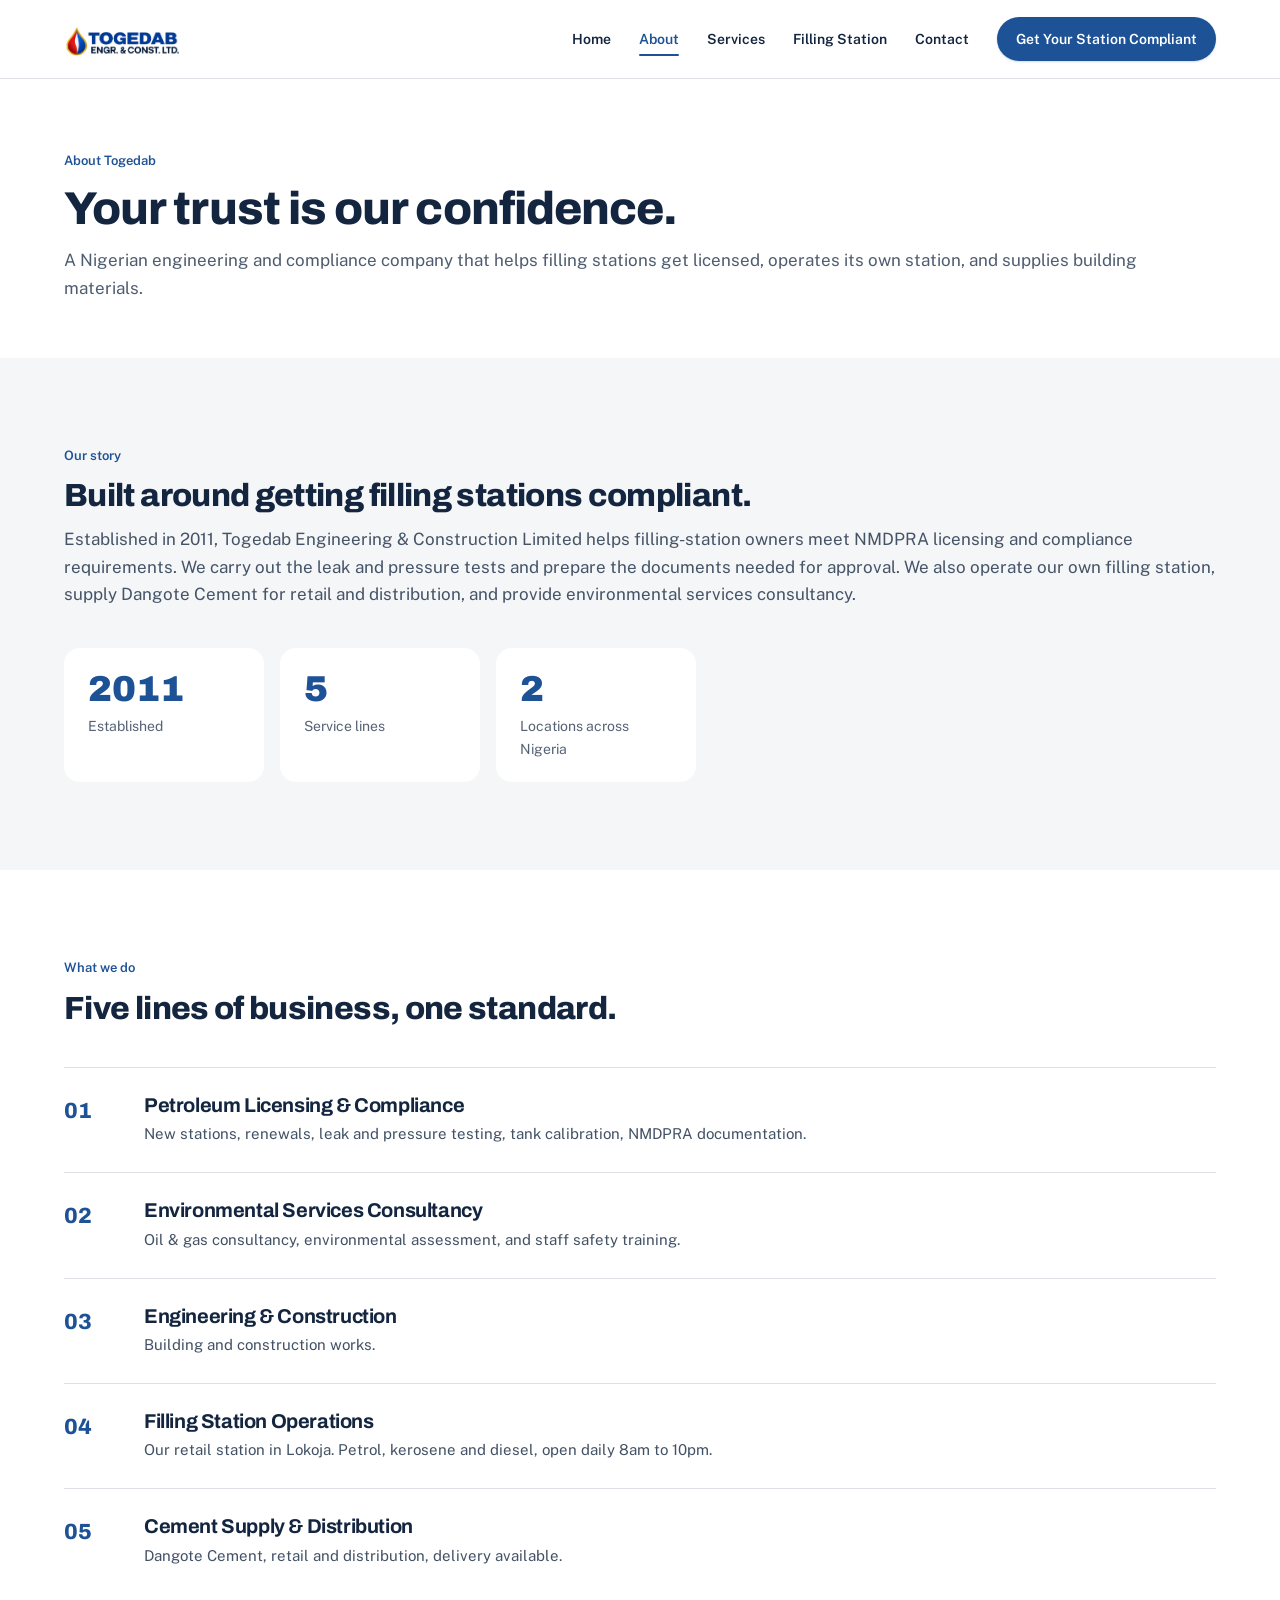
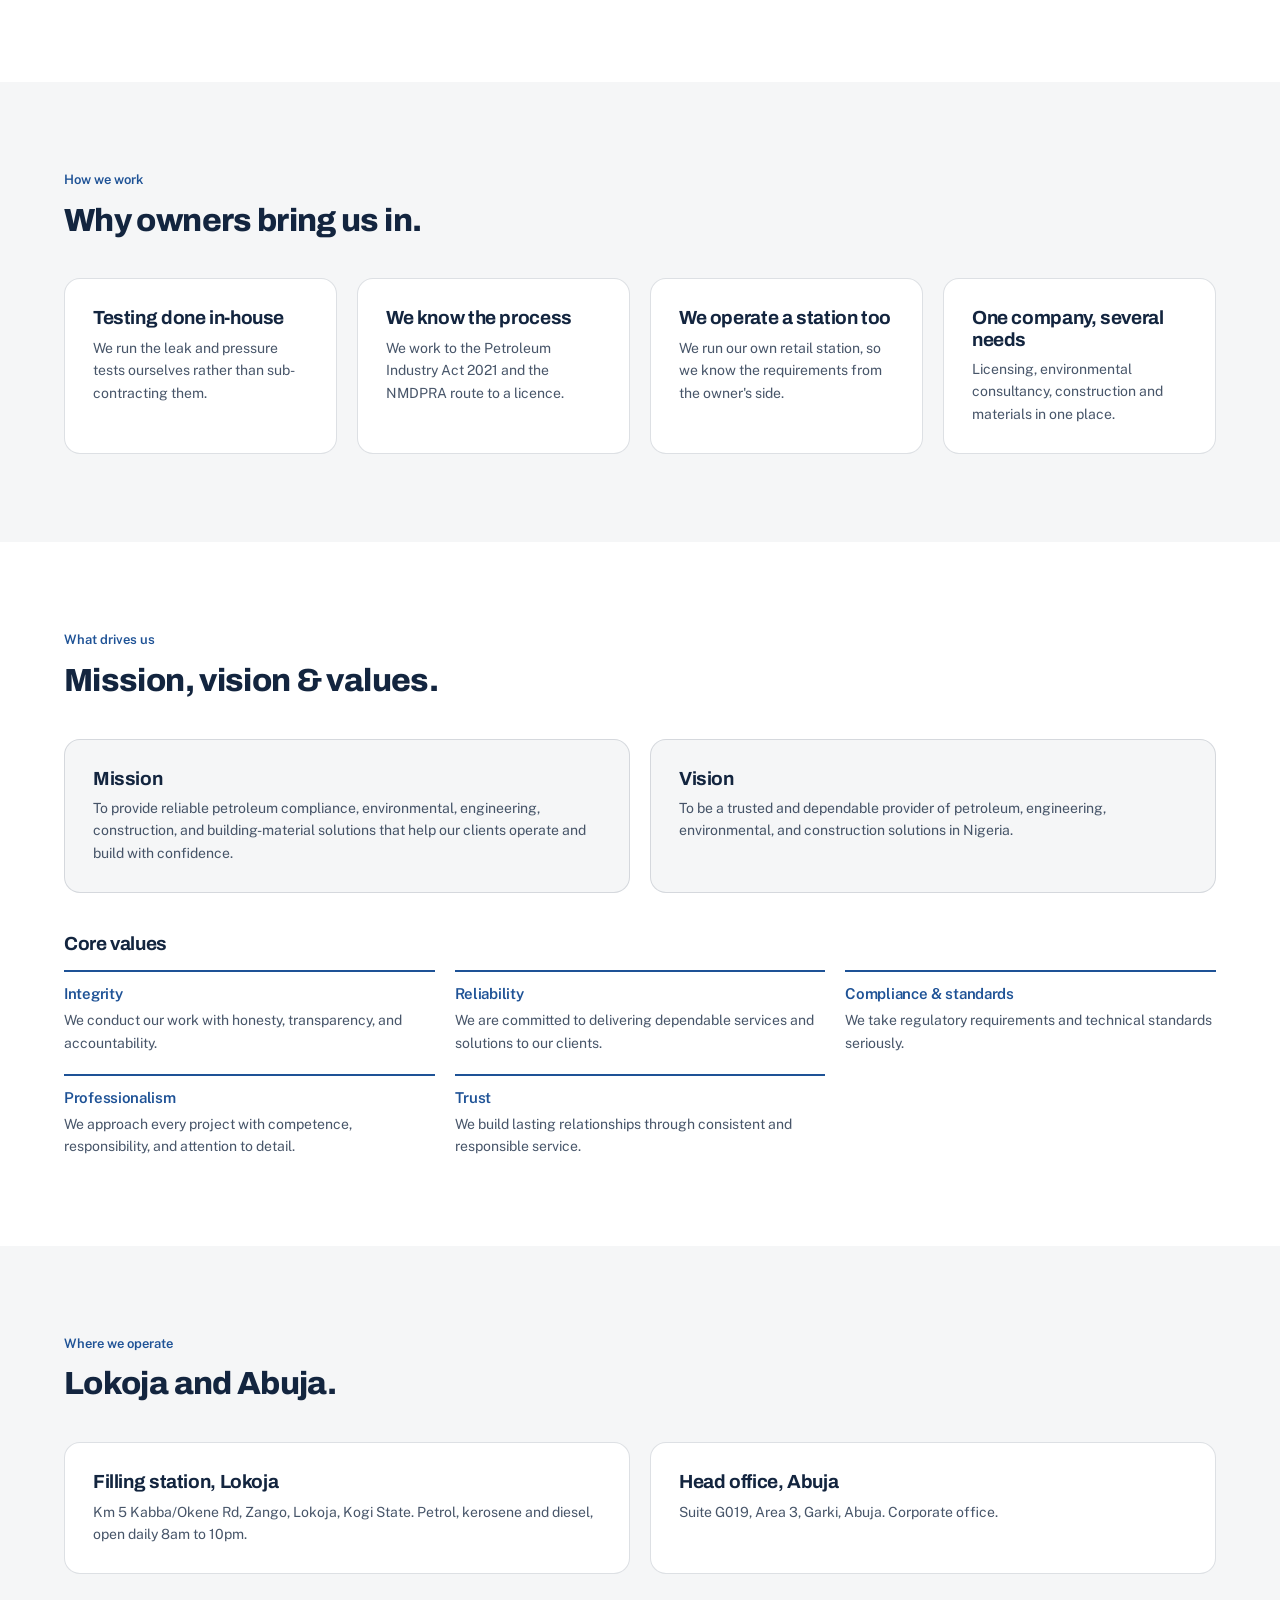
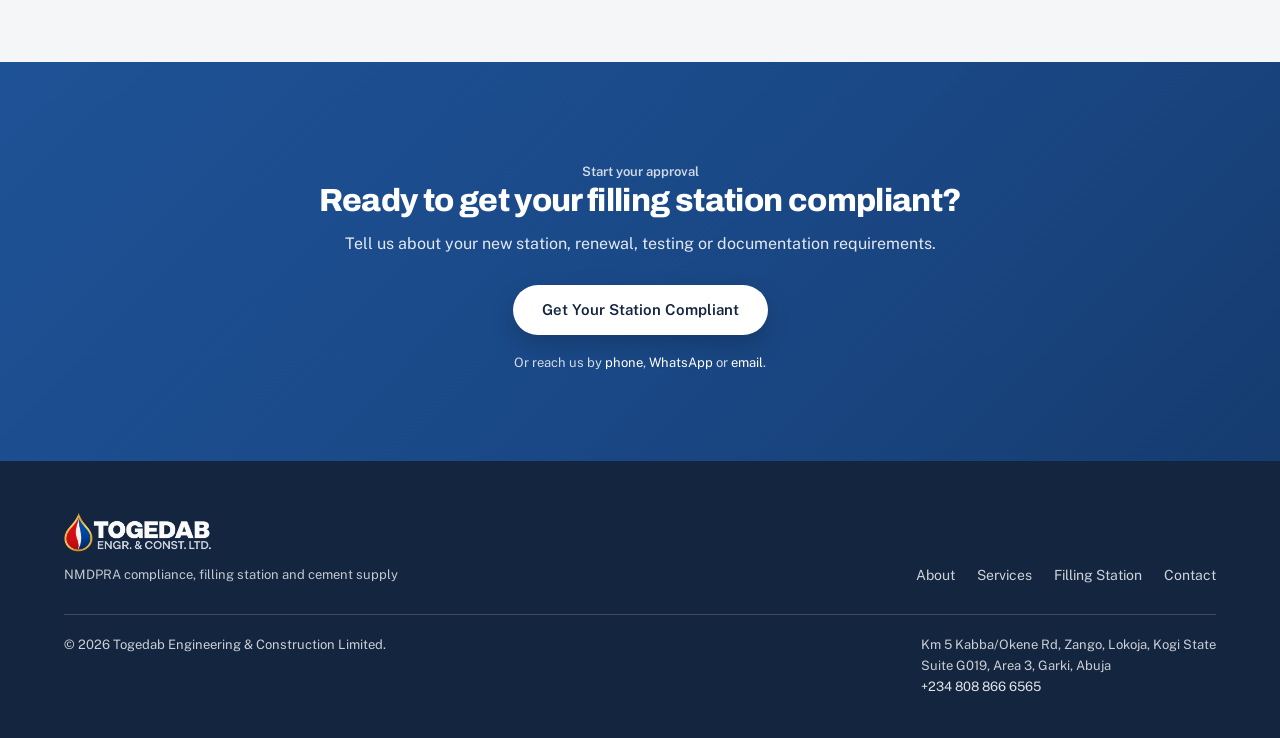
==== commit 2c63a9c8: "Restore approved Figma headings and section labels on inner pages Co-Authored-By: Claude Opus 5.5 <n" ====
--- a/about.html
+++ b/about.html
@@ -37,7 +37,8 @@
 
   <section class="page-head">
     <div class="wrap">
-      <h1>Your trust is our confidence</h1>
+      <p class="eyebrow">About Togedab</p>
+      <h1>Your trust is our confidence.</h1>
       <p>A Nigerian engineering and compliance company that helps filling stations get licensed, operates its own station, and supplies building materials.</p>
     </div>
   </section>
@@ -45,7 +46,8 @@
   <section class="section section--paper">
     <div class="wrap">
       <div class="section-head">
-        <h2>Our story</h2>
+        <p class="eyebrow">Our story</p>
+        <h2>Built around getting filling stations compliant.</h2>
         <p>Established in 2011, Togedab Engineering &amp; Construction Limited helps filling-station owners meet NMDPRA licensing and compliance requirements. We carry out the leak and pressure tests and prepare the documents needed for approval. We also operate our own filling station, supply Dangote Cement for retail and distribution, and provide environmental services consultancy.</p>
       </div>
       <div class="stats">
@@ -59,7 +61,8 @@
   <section class="section section--white">
     <div class="wrap">
       <div class="section-head">
-        <h2>What we do</h2>
+        <p class="eyebrow">What we do</p>
+        <h2>Five lines of business, one standard.</h2>
       </div>
       <div class="svc-row"><div class="n">01</div><div><h3>Petroleum Licensing &amp; Compliance</h3><p>New stations, renewals, leak and pressure testing, tank calibration, NMDPRA documentation.</p></div></div>
       <div class="svc-row"><div class="n">02</div><div><h3>Environmental Services Consultancy</h3><p>Oil &amp; gas consultancy, environmental assessment, and staff safety training.</p></div></div>
@@ -72,7 +75,8 @@
   <section class="section section--paper">
     <div class="wrap">
       <div class="section-head">
-        <h2>Why station owners work with us</h2>
+        <p class="eyebrow">How we work</p>
+        <h2>Why owners bring us in.</h2>
       </div>
       <div class="grid grid--4">
         <article class="card"><h3>Testing done in-house</h3><p>We run the leak and pressure tests ourselves rather than sub-contracting them.</p></article>
@@ -86,7 +90,8 @@
   <section class="section section--white">
     <div class="wrap">
       <div class="section-head">
-        <h2>Mission, vision and values</h2>
+        <p class="eyebrow">What drives us</p>
+        <h2>Mission, vision &amp; values.</h2>
       </div>
       <div class="grid grid--2">
         <article class="card">
@@ -113,7 +118,8 @@
   <section class="section section--paper">
     <div class="wrap">
       <div class="section-head">
-        <h2>Where we operate</h2>
+        <p class="eyebrow">Where we operate</p>
+        <h2>Lokoja and Abuja.</h2>
       </div>
       <div class="grid grid--2">
         <article class="card">
@@ -130,7 +136,8 @@
 
   <section class="cta-band">
     <div class="wrap">
-      <h2>Need help getting your filling station compliant?</h2>
+      <p class="eyebrow">Start your approval</p>
+      <h2>Ready to get your filling station compliant?</h2>
       <p>Tell us about your new station, renewal, testing or documentation requirements.</p>
       <p><a class="btn btn--onDark" href="contact.html">Get Your Station Compliant</a></p>
       <p class="channels">
--- a/style.css
+++ b/style.css
@@ -75,7 +75,7 @@
 .section-head { margin-bottom: var(--block); }
 .eyebrow { font-size: 13px; font-weight: 600; color: var(--primary); margin-bottom: var(--head-gap); }
 .cta-band .eyebrow { color: rgba(255, 255, 255, .8); }
-.section-head .eyebrow { margin-top: 0; font-size: 13px; color: var(--primary); }
+.section-head .eyebrow, .page-head .eyebrow { margin-top: 0; font-size: 13px; color: var(--primary); }
 .section-head h2 { font-size: clamp(26px, 3.2vw, 32px); font-weight: 800; }
 .section-head p { margin-top: var(--head-gap); color: rgba(19,37,63,.78); font-size: 17px; }
 
@@ -491,7 +491,7 @@
   .page-head + .section { padding-top: 36px; }
 
   .section-head h2 { font-size: 22px; }
-  .eyebrow, .section-head .eyebrow { font-size: 12.5px; }
+  .eyebrow, .section-head .eyebrow, .page-head .eyebrow { font-size: 12.5px; }
 
   /* Info cards: no border, flat paper surface */
   .grid--4, .grid--3, .grid--2, .points, .values { grid-template-columns: 1fr; }
@@ -519,6 +519,8 @@
   .gallery { grid-template-columns: 1fr 1fr; gap: 10px; }
   .shot img { height: 130px; box-shadow: none; }
   .shot figcaption { font-size: 12.5px; margin-top: 8px; }
+  .gallery .shot:last-child:nth-child(odd) { grid-column: 1 / -1; }
+  .gallery .shot:last-child:nth-child(odd) img { height: 200px; }
 
   .svc-row { grid-template-columns: 36px 1fr; gap: 14px; padding: 20px 0; }
   .svc-row .n { font-size: 18px; }
